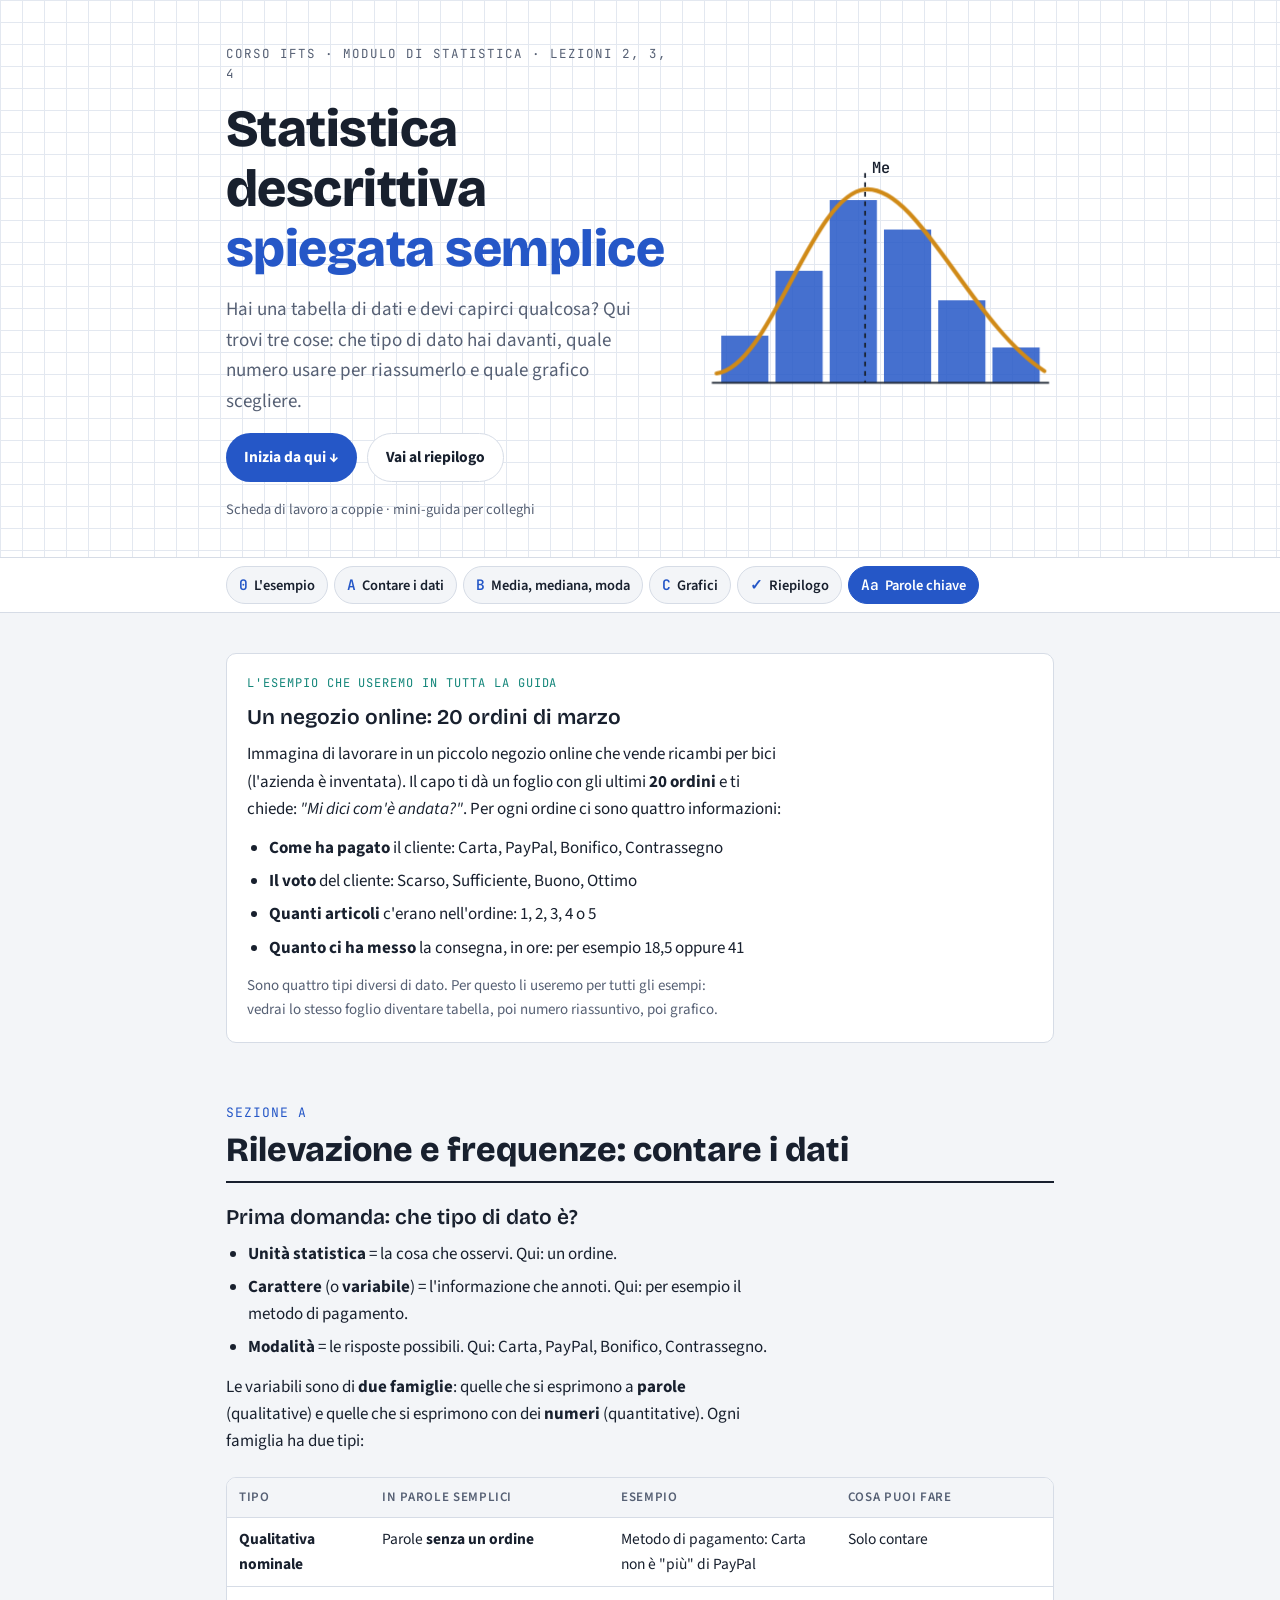
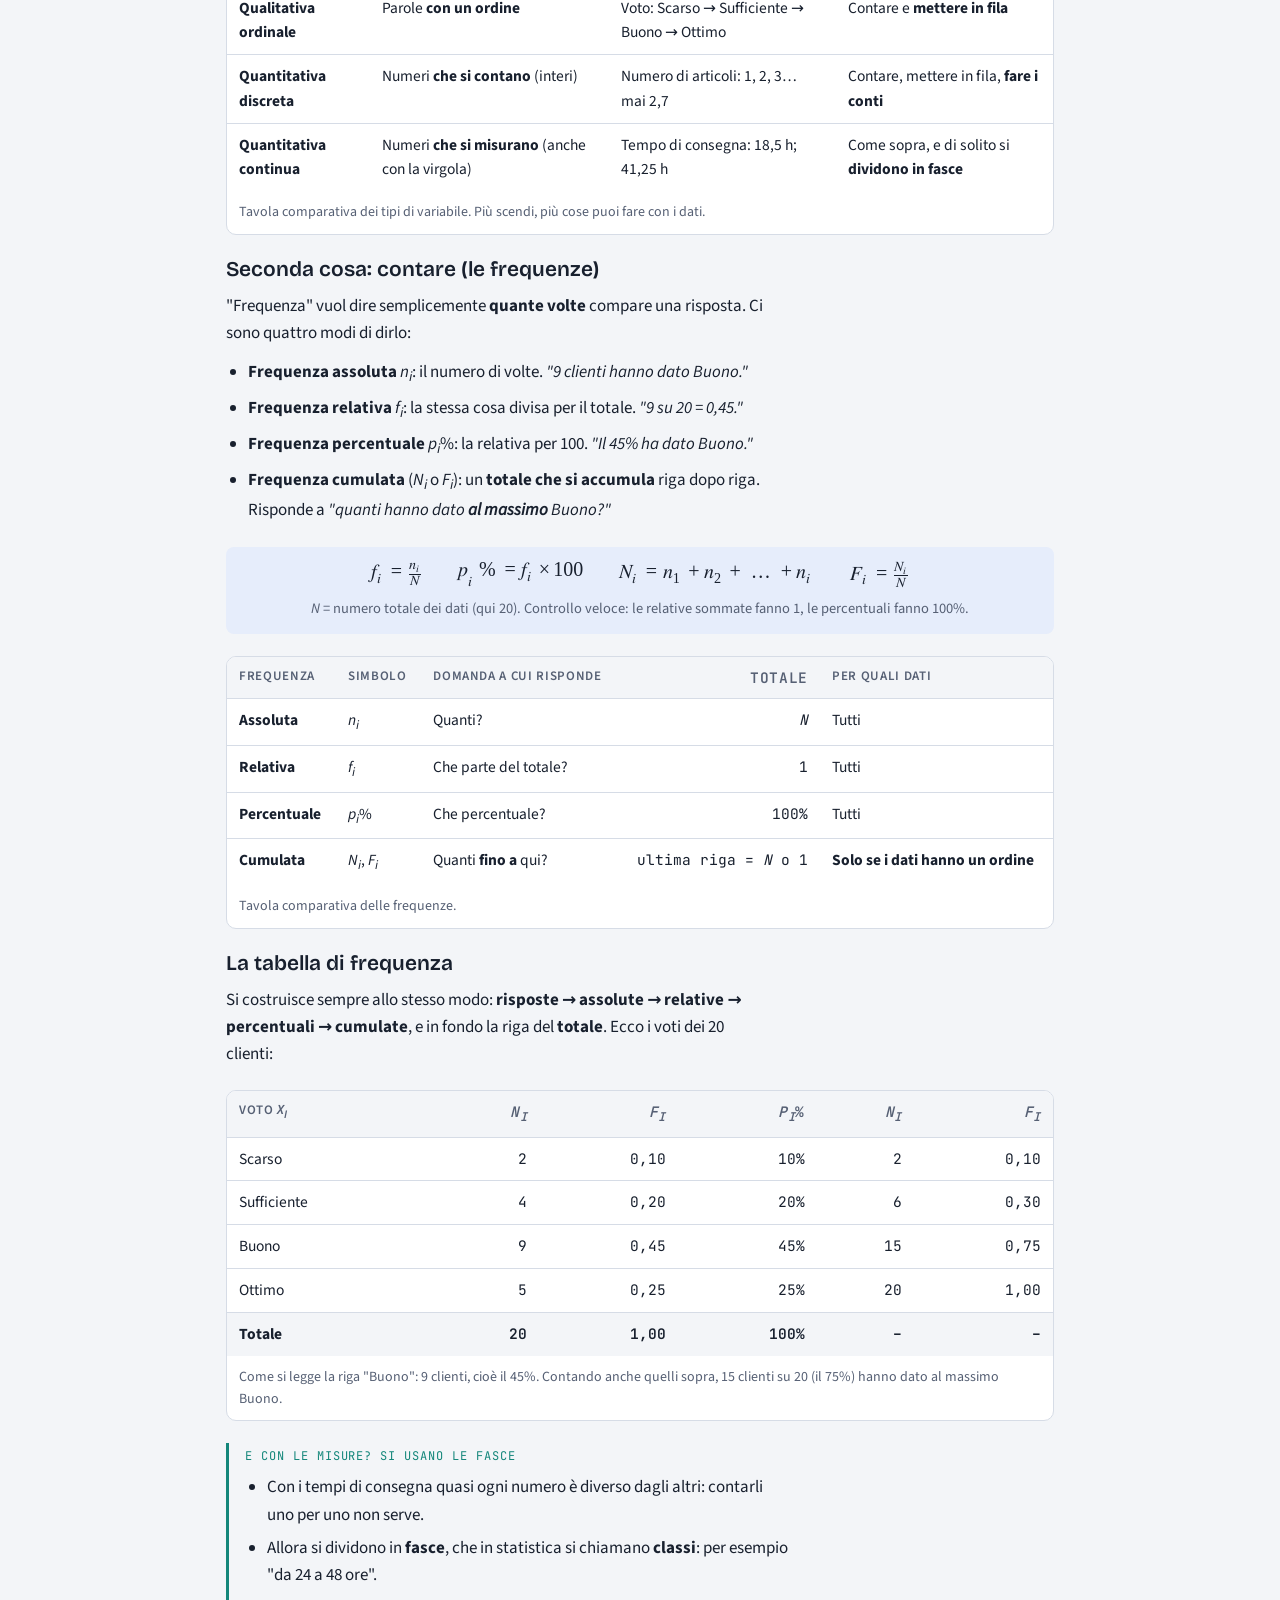
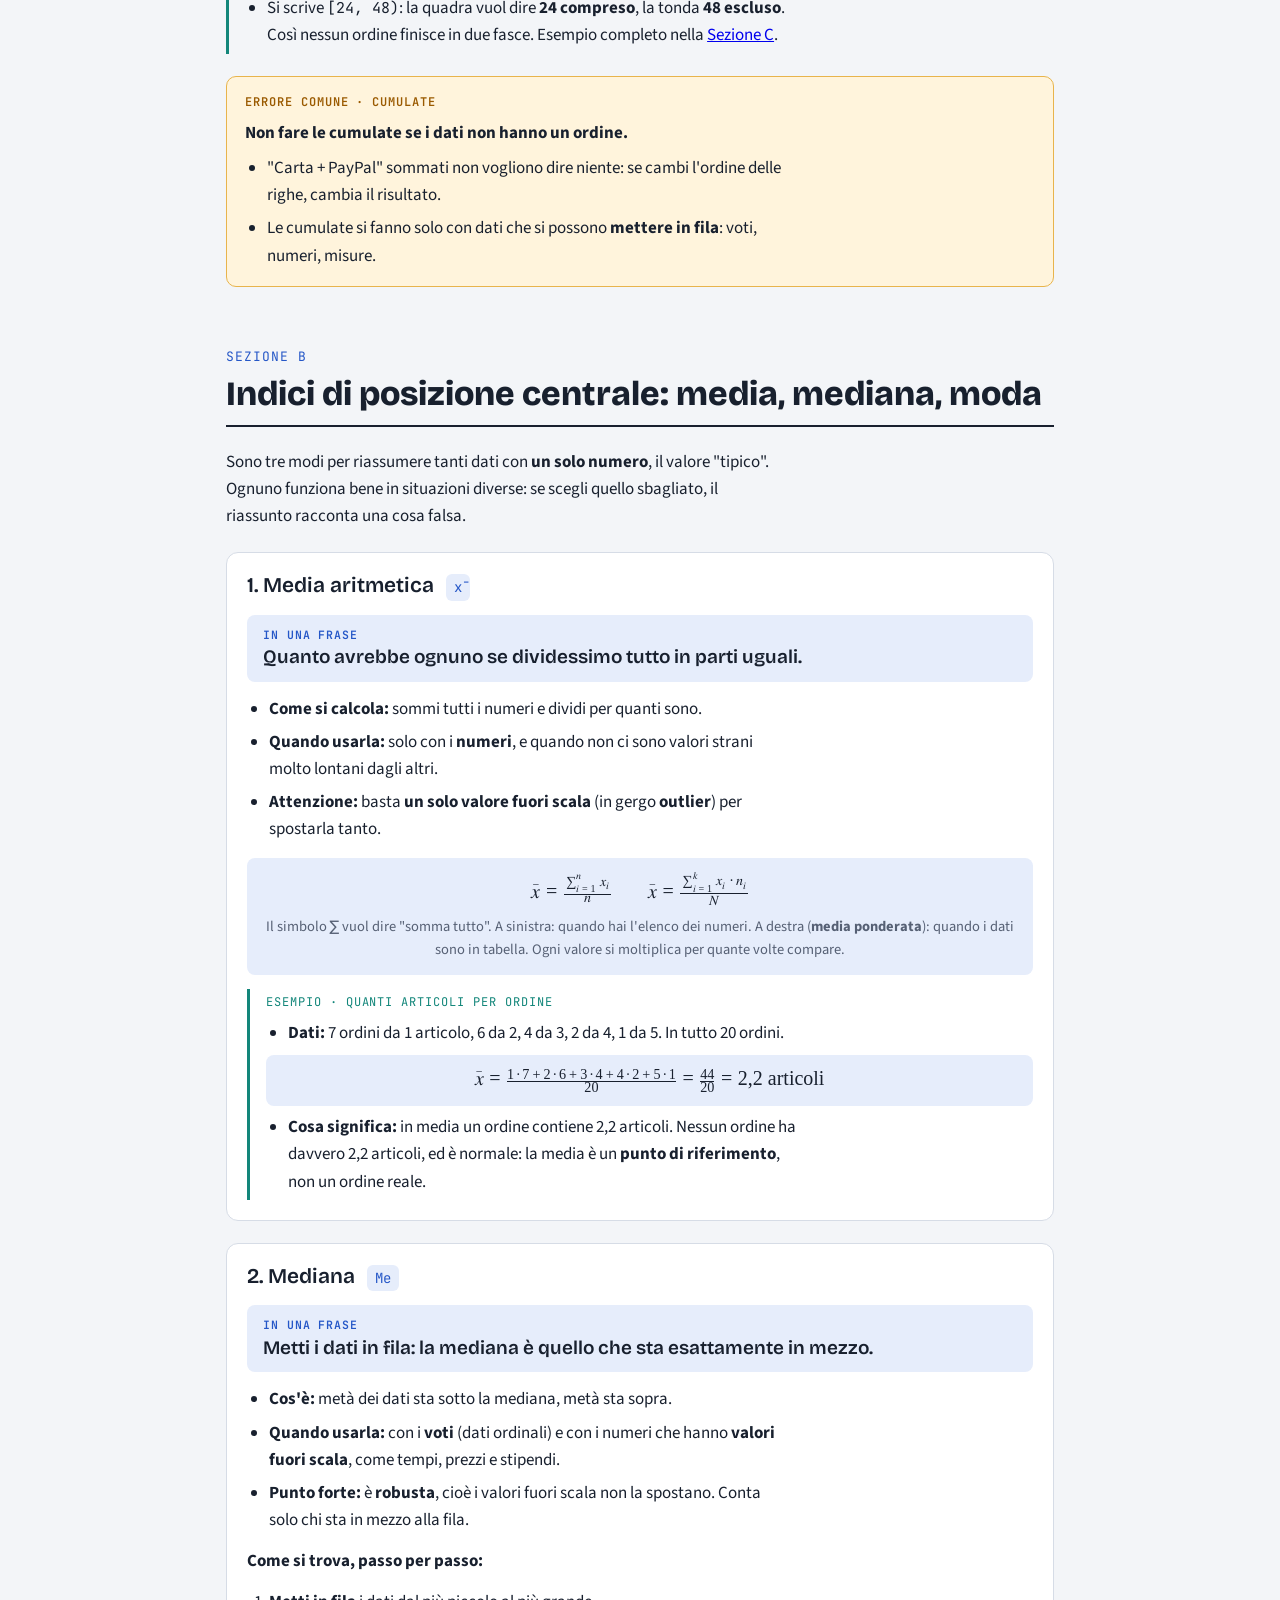
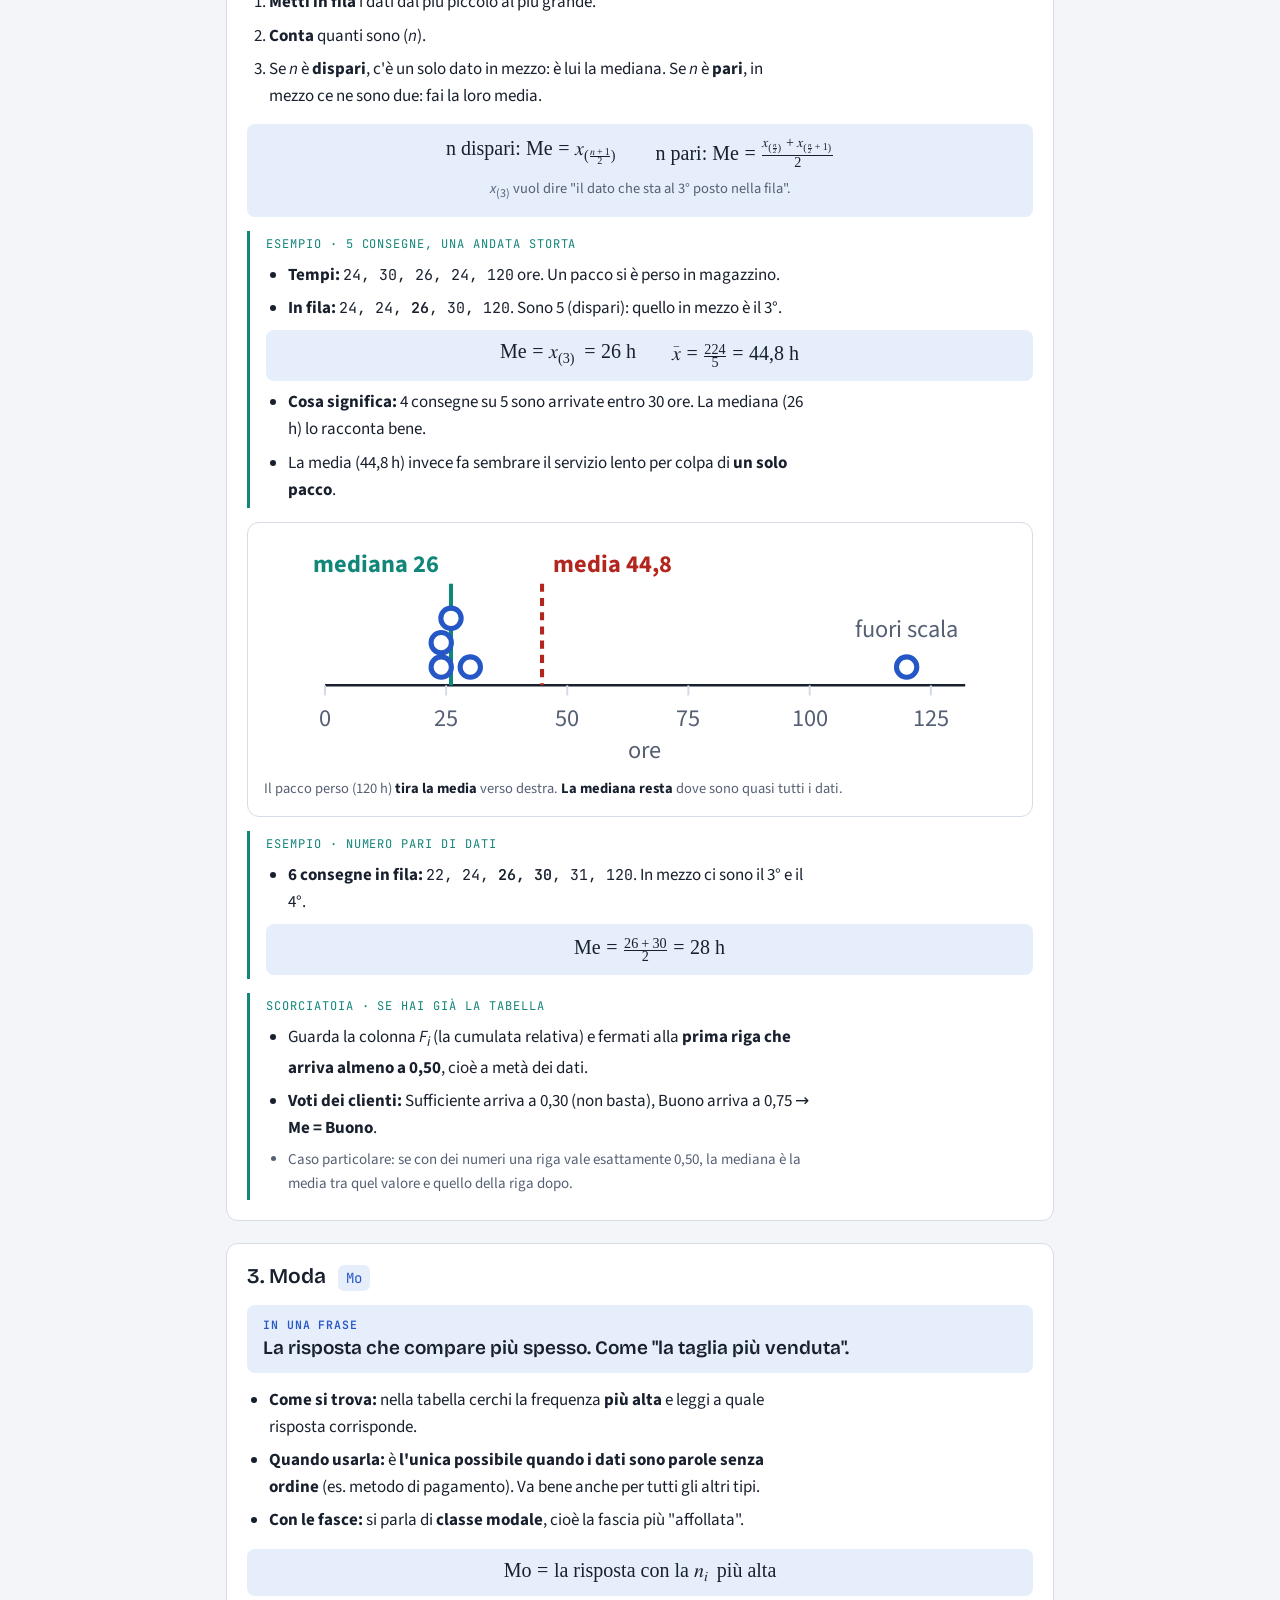
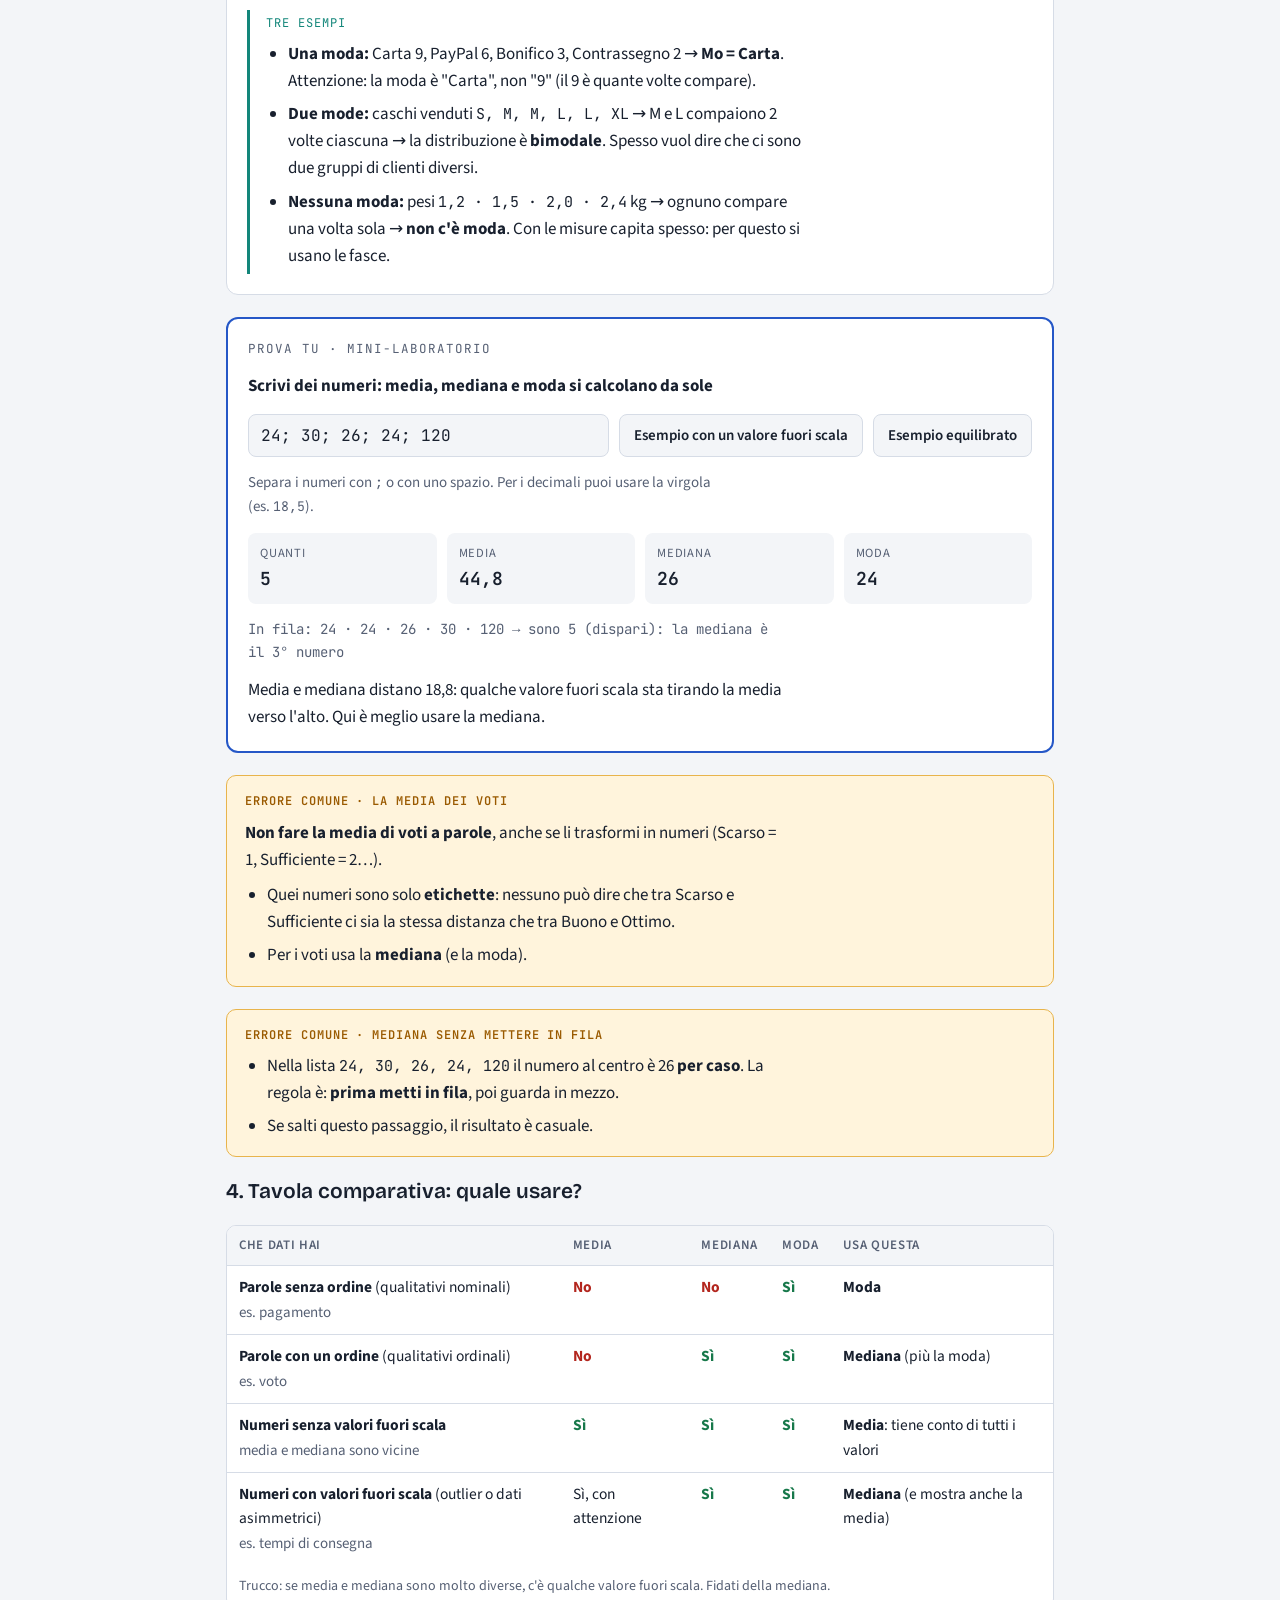
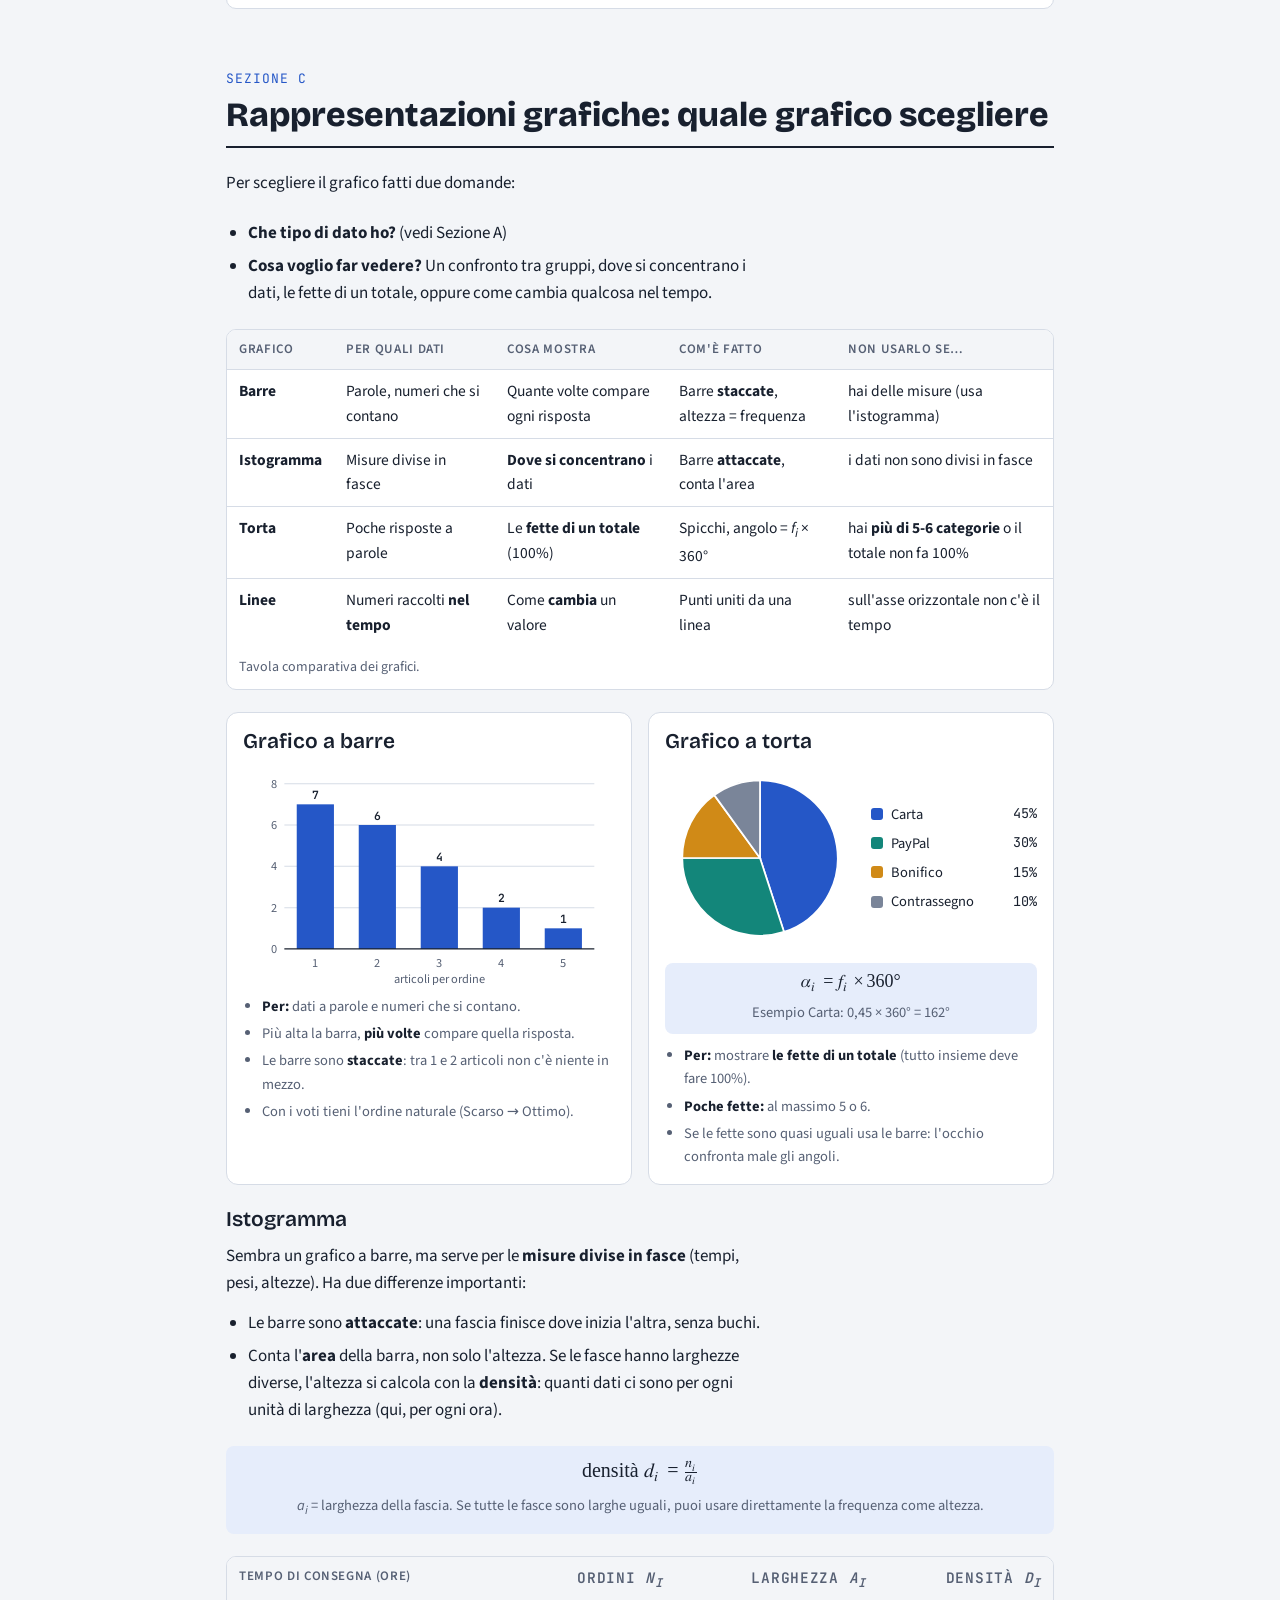
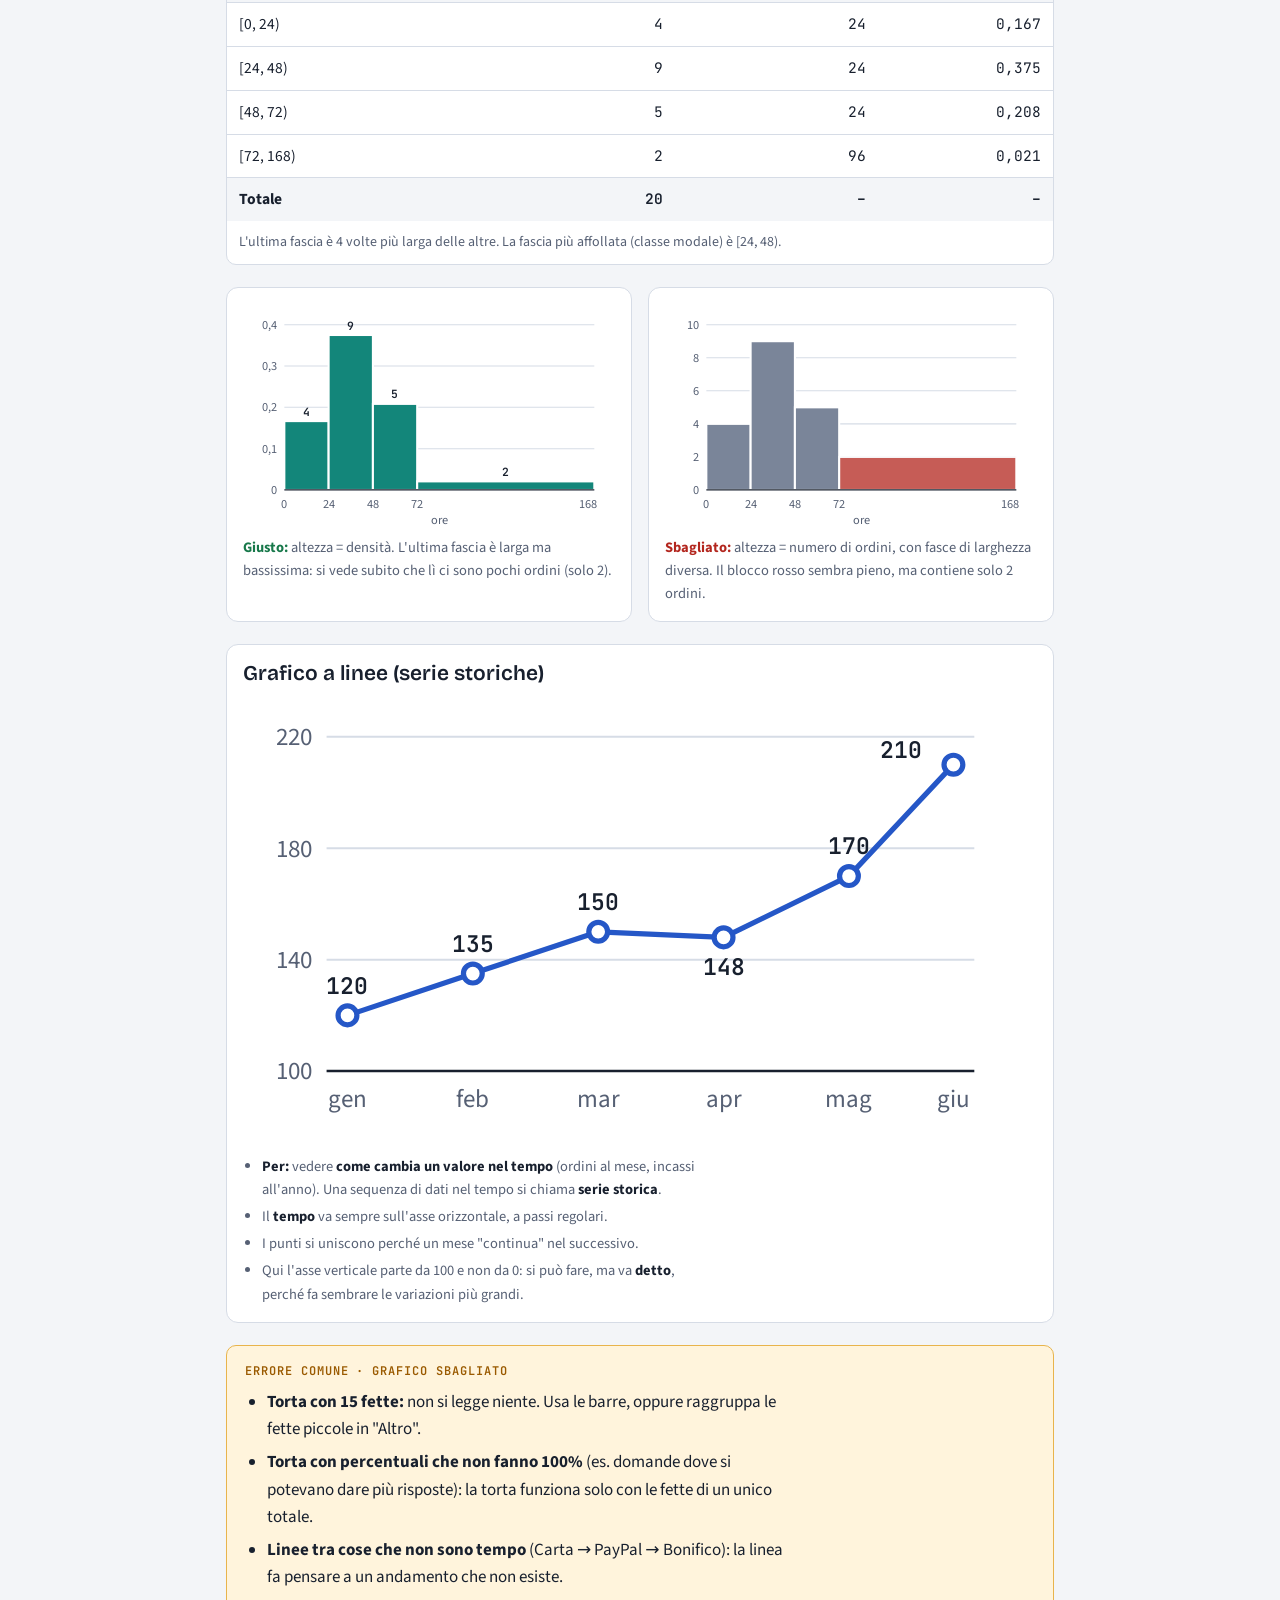
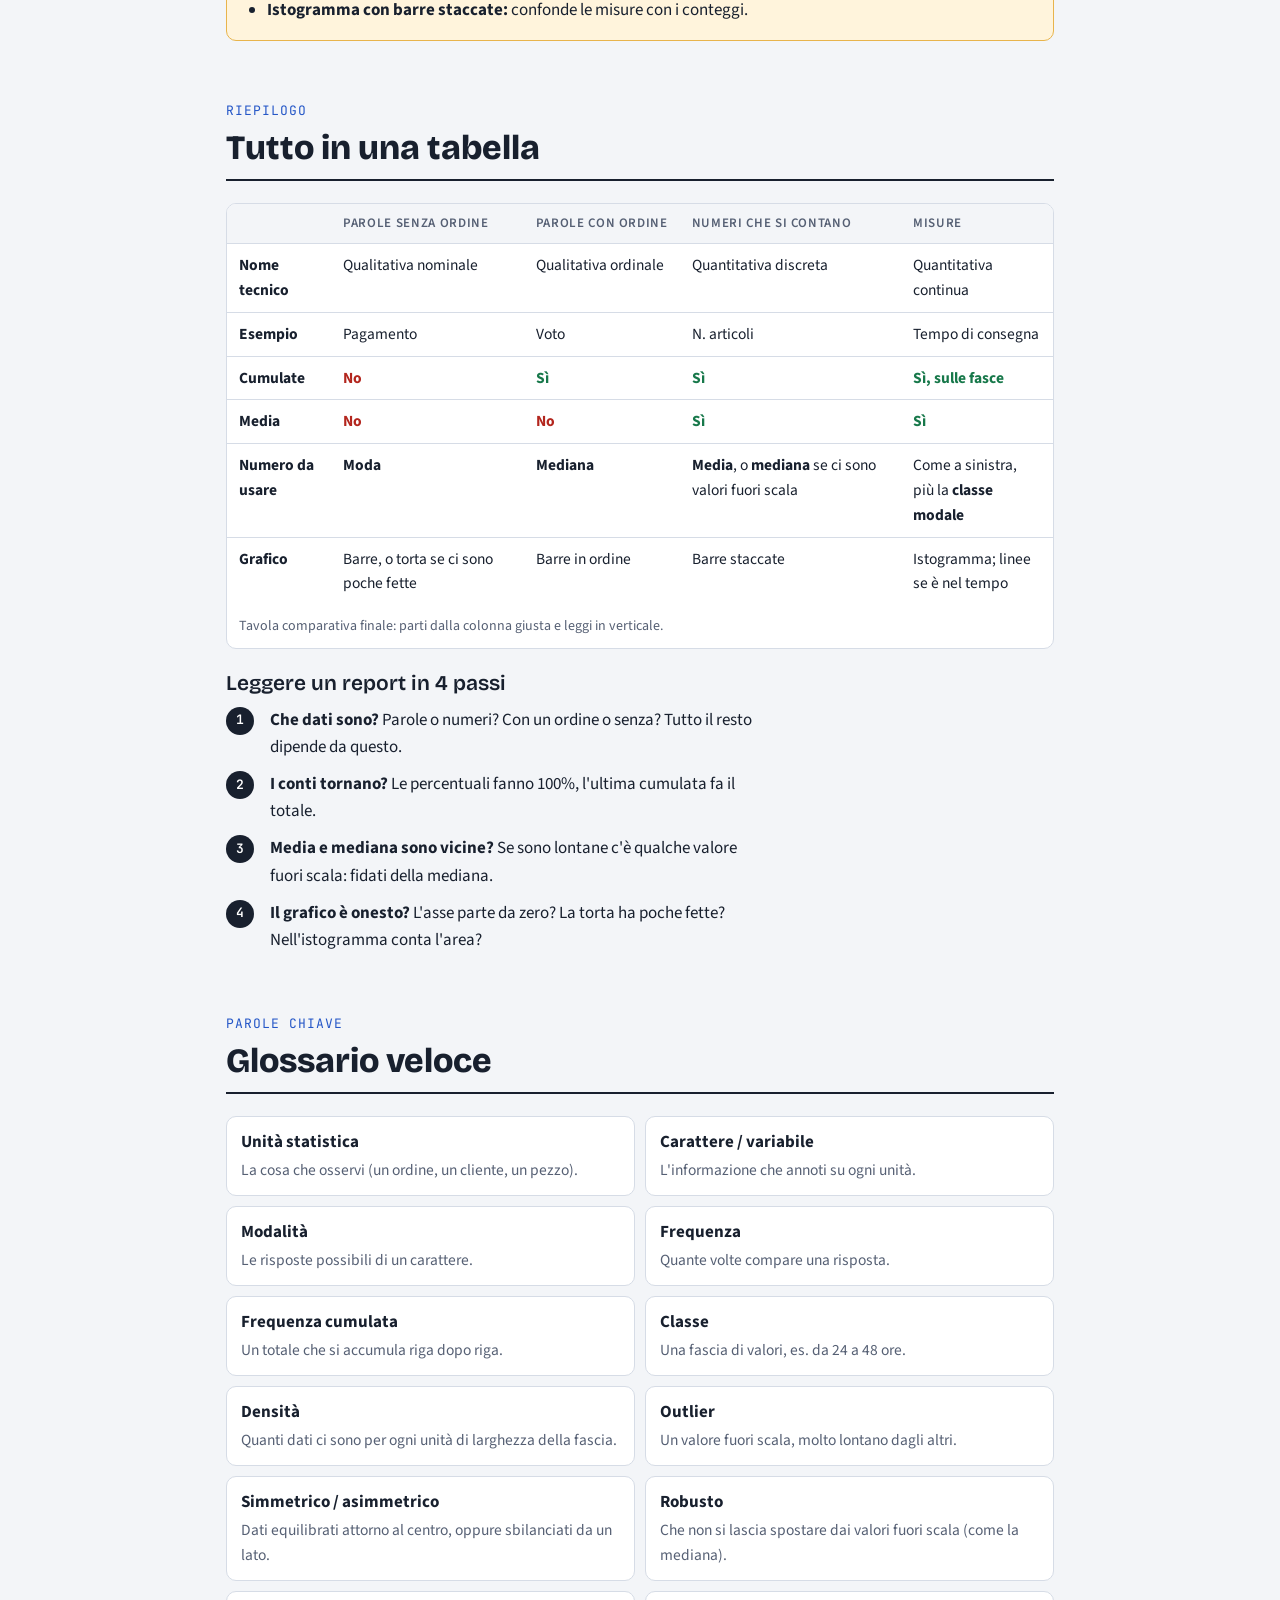
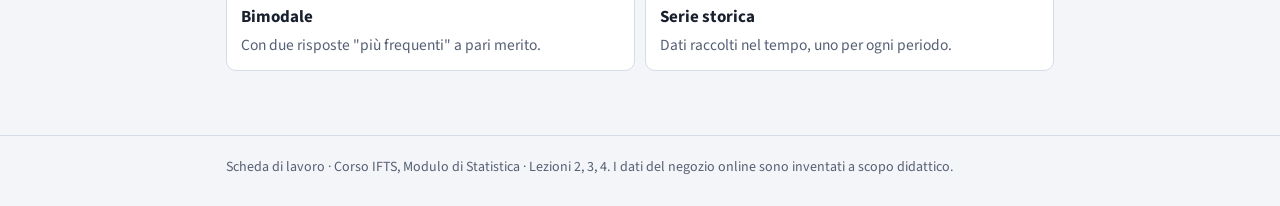
==== index.html @ 3ecfa3de "Pubblica il sito Statistica descrittiva spiegata semplice Co-Authored-By: Claude Opus 5.5 <noreply@a" ====
<!doctype html>
<html lang="it">
<head>
<meta charset="utf-8">
<meta name="viewport" content="width=device-width, initial-scale=1, viewport-fit=cover">
<meta name="description" content="Guida semplice alla statistica descrittiva con esempi pratici: tipi di variabili, frequenze, media, mediana, moda, grafici a barre, istogramma, torta e linee. Con mini-laboratorio interattivo.">
<link rel="canonical" href="https://mistik80.github.io/statistica-descrittiva/">
<meta property="og:url" content="https://mistik80.github.io/statistica-descrittiva/">
<meta name="robots" content="index, follow">
<meta property="og:type" content="website">
<meta property="og:title" content="Statistica descrittiva spiegata semplice">
<meta property="og:description" content="Frequenze, media, mediana, moda e grafici spiegati con un esempio pratico.">
<meta property="og:locale" content="it_IT">
<meta name="theme-color" content="#2557c7">
<link rel="icon" href="data:image/svg+xml,%3Csvg xmlns=%22http://www.w3.org/2000/svg%22 viewBox=%220 0 32 32%22%3E%3Crect width=%2232%22 height=%2232%22 rx=%226%22 fill=%22%232557c7%22/%3E%3Crect x=%226%22 y=%2216%22 width=%225%22 height=%2210%22 fill=%22white%22/%3E%3Crect x=%2213%22 y=%228%22 width=%225%22 height=%2218%22 fill=%22white%22/%3E%3Crect x=%2220%22 y=%2212%22 width=%225%22 height=%2214%22 fill=%22white%22/%3E%3C/svg%3E">
<title>Statistica descrittiva spiegata semplice: frequenze, media, mediana, moda e grafici</title>
<style>
/* Font incorporati: il file funziona anche senza internet */
@font-face {
  font-family: 'Bricolage Grotesque';
  font-style: normal;
  font-weight: 600;
  font-stretch: 100%;
  font-display: swap;
  src: url([data-uri]) format('woff2');
  unicode-range: U+0000-00FF, U+0131, U+0152-0153, U+02BB-02BC, U+02C6, U+02DA, U+02DC, U+0304, U+0308, U+0329, U+2000-206F, U+20AC, U+2122, U+2191, U+2193, U+2212, U+2215, U+FEFF, U+FFFD;
}
@font-face {
  font-family: 'Bricolage Grotesque';
  font-style: normal;
  font-weight: 800;
  font-stretch: 100%;
  font-display: swap;
  src: url([data-uri]) format('woff2');
  unicode-range: U+0000-00FF, U+0131, U+0152-0153, U+02BB-02BC, U+02C6, U+02DA, U+02DC, U+0304, U+0308, U+0329, U+2000-206F, U+20AC, U+2122, U+2191, U+2193, U+2212, U+2215, U+FEFF, U+FFFD;
}
@font-face {
  font-family: 'JetBrains Mono';
  font-style: normal;
  font-weight: 400;
  font-display: swap;
  src: url([data-uri]) format('woff2');
  unicode-range: U+0000-00FF, U+0131, U+0152-0153, U+02BB-02BC, U+02C6, U+02DA, U+02DC, U+0304, U+0308, U+0329, U+2000-206F, U+20AC, U+2122, U+2191, U+2193, U+2212, U+2215, U+FEFF, U+FFFD;
}
@font-face {
  font-family: 'JetBrains Mono';
  font-style: normal;
  font-weight: 600;
  font-display: swap;
  src: url([data-uri]) format('woff2');
  unicode-range: U+0000-00FF, U+0131, U+0152-0153, U+02BB-02BC, U+02C6, U+02DA, U+02DC, U+0304, U+0308, U+0329, U+2000-206F, U+20AC, U+2122, U+2191, U+2193, U+2212, U+2215, U+FEFF, U+FFFD;
}
@font-face {
  font-family: 'Source Sans 3';
  font-style: italic;
  font-weight: 400;
  font-display: swap;
  src: url([data-uri]) format('woff2');
  unicode-range: U+0000-00FF, U+0131, U+0152-0153, U+02BB-02BC, U+02C6, U+02DA, U+02DC, U+0304, U+0308, U+0329, U+2000-206F, U+20AC, U+2122, U+2191, U+2193, U+2212, U+2215, U+FEFF, U+FFFD;
}
@font-face {
  font-family: 'Source Sans 3';
  font-style: normal;
  font-weight: 400;
  font-display: swap;
  src: url([data-uri]) format('woff2');
  unicode-range: U+0000-00FF, U+0131, U+0152-0153, U+02BB-02BC, U+02C6, U+02DA, U+02DC, U+0304, U+0308, U+0329, U+2000-206F, U+20AC, U+2122, U+2191, U+2193, U+2212, U+2215, U+FEFF, U+FFFD;
}
@font-face {
  font-family: 'Source Sans 3';
  font-style: normal;
  font-weight: 600;
  font-display: swap;
  src: url([data-uri]) format('woff2');
  unicode-range: U+0000-00FF, U+0131, U+0152-0153, U+02BB-02BC, U+02C6, U+02DA, U+02DC, U+0304, U+0308, U+0329, U+2000-206F, U+20AC, U+2122, U+2191, U+2193, U+2212, U+2215, U+FEFF, U+FFFD;
}
@font-face {
  font-family: 'Source Sans 3';
  font-style: normal;
  font-weight: 700;
  font-display: swap;
  src: url([data-uri]) format('woff2');
  unicode-range: U+0000-00FF, U+0131, U+0152-0153, U+02BB-02BC, U+02C6, U+02DA, U+02DC, U+0304, U+0308, U+0329, U+2000-206F, U+20AC, U+2122, U+2191, U+2193, U+2212, U+2215, U+FEFF, U+FFFD;
}
</style>
<style>
/* Layout: una colonna di lettura stile "quaderno a quadretti", menu fisso per sezioni, grafici che si disegnano mentre scorri */
:root {
  --bg: #f3f5f8;
  --surface: #ffffff;
  --ink: #18202e;
  --muted: #566074;
  --line: #d6dce6;
  --grid: #e3e8f0;
  --accent: #2557c7;
  --accent-soft: #e6edfb;
  --c2: #13867a;
  --c3: #d08a17;
  --c4: #7a8599;
  --warn: #9a5a00;
  --warn-bg: #fff4dc;
  --warn-line: #e8b44c;
  --ok: #17784a;
  --bad: #b3261e;
  --shadow: rgba(20, 40, 90, .45);
  --font-display: "Bricolage Grotesque", "Segoe UI", system-ui, sans-serif;
  --font-body: "Source Sans 3", "Segoe UI", system-ui, sans-serif;
  --font-mono: "JetBrains Mono", Consolas, "Courier New", monospace;
}
@media (prefers-color-scheme: dark) {
  :root:not([data-theme="light"]) {
    --bg: #11151d; --surface: #181e29; --ink: #e6eaf2; --muted: #9aa4b6; --line: #2c3545; --grid: #1d2430;
    --accent: #7ea2ff; --accent-soft: #1e2a47; --c2: #3fc1b0; --c3: #f0b24a; --c4: #8f9ab0;
    --warn: #f3c56b; --warn-bg: #2a2214; --warn-line: #8a6420; --ok: #5fd39a; --bad: #ff8a80; --shadow: rgba(0, 0, 0, .7);
    color-scheme: dark;
  }
}
:root[data-theme="dark"] {
  --bg: #11151d; --surface: #181e29; --ink: #e6eaf2; --muted: #9aa4b6; --line: #2c3545; --grid: #1d2430;
  --accent: #7ea2ff; --accent-soft: #1e2a47; --c2: #3fc1b0; --c3: #f0b24a; --c4: #8f9ab0;
  --warn: #f3c56b; --warn-bg: #2a2214; --warn-line: #8a6420; --ok: #5fd39a; --bad: #ff8a80; --shadow: rgba(0, 0, 0, .7);
  color-scheme: dark;
}

* { box-sizing: border-box; }
html { scroll-behavior: smooth; scroll-padding-top: 64px; }
body { margin: 0; background: var(--bg); color: var(--ink); font-family: var(--font-body); font-size: 17px; line-height: 1.6; }
body::before { content: ""; position: fixed; inset: 0 0 auto; height: env(safe-area-inset-top, 0px); z-index: 10; background: var(--surface); }
.wrap { max-width: 860px; margin: 0 auto; padding-left: max(16px, env(safe-area-inset-left, 0px)); padding-right: max(16px, env(safe-area-inset-right, 0px)); }

.progress { position: fixed; top: env(safe-area-inset-top, 0px); left: 0; right: 0; height: 3px; z-index: 20; background: var(--accent); transform-origin: 0 50%; transform: scaleX(0); }

/* Testata */
header.hero {
  background-color: var(--surface);
  background-image: linear-gradient(var(--grid) 1px, transparent 1px), linear-gradient(90deg, var(--grid) 1px, transparent 1px);
  background-size: 22px 22px; border-bottom: 1px solid var(--line);
  animation: gridDrift 30s linear infinite;
}
.hero-grid { padding-block: 44px 36px; display: grid; grid-template-columns: minmax(0, 1.25fr) minmax(0, 1fr); gap: 32px; align-items: center; }
.hero-text { display: grid; gap: 16px; min-width: 0; }
.hero-text > * { animation: up .7s cubic-bezier(.2,.8,.2,1) both; }
.hero-text > *:nth-child(2) { animation-delay: .1s; } .hero-text > *:nth-child(3) { animation-delay: .2s; }
.hero-text > *:nth-child(4) { animation-delay: .3s; } .hero-text > *:nth-child(5) { animation-delay: .4s; }
.eyebrow { font-family: var(--font-mono); font-size: 12.5px; letter-spacing: .08em; text-transform: uppercase; color: var(--muted); }
h1, h2, h3 { font-family: var(--font-display); text-wrap: balance; line-height: 1.15; margin: 0; }
h1 { font-size: clamp(34px, 6vw, 52px); font-weight: 800; letter-spacing: -.01em; }
h1 .x { color: var(--accent); }
.lead { font-size: 19px; color: var(--muted); max-width: 52ch; margin: 0; }
.meta { font-size: 14.5px; color: var(--muted); }
.btns { display: flex; flex-wrap: wrap; gap: 10px; }
.btn { display: inline-flex; align-items: center; text-decoration: none; font-weight: 700; font-size: 15.5px; padding: 11px 18px; border-radius: 999px; transition: transform .2s, box-shadow .2s; }
.btn-main { background: var(--accent); color: var(--surface); }
.btn-ghost { border: 1px solid var(--line); color: var(--ink); background: var(--surface); }
.btn:hover { transform: translateY(-2px); box-shadow: 0 6px 18px -8px var(--accent); }
.hero-art svg { width: 100%; height: auto; display: block; max-width: 360px; margin-left: auto; }
.hero-art .hb { fill: var(--accent); opacity: .85; transform-box: fill-box; transform-origin: 50% 100%; animation: grow .9s cubic-bezier(.2,.8,.2,1) both; }
.hero-art .hb:nth-child(2) { animation-delay: .08s; } .hero-art .hb:nth-child(3) { animation-delay: .16s; }
.hero-art .hb:nth-child(4) { animation-delay: .24s; } .hero-art .hb:nth-child(5) { animation-delay: .32s; } .hero-art .hb:nth-child(6) { animation-delay: .4s; }
.hero-art .curve { fill: none; stroke: var(--c3); stroke-width: 3.5; stroke-linecap: round; stroke-dasharray: 520; stroke-dashoffset: 520; animation: draw 1.4s .7s ease-out forwards; }
.hero-art .mline { stroke: var(--ink); stroke-width: 1.5; stroke-dasharray: 4 4; opacity: 0; animation: fade .5s 1.8s forwards; }
.hero-art .mlab { fill: var(--ink); font: 600 13px var(--font-mono); opacity: 0; animation: fade .5s 1.9s forwards; }
.hero-art .base { stroke: var(--ink); stroke-width: 1.5; }

/* Menu */
nav.toc { position: sticky; top: env(safe-area-inset-top, 0px); z-index: 5; background: var(--surface); border-bottom: 1px solid var(--line); }
nav.toc .wrap { display: flex; gap: 6px; overflow-x: auto; padding-block: 8px; scrollbar-width: none; }
nav.toc a { flex: none; text-decoration: none; color: var(--ink); font-size: 14.5px; font-weight: 600; padding: 6px 12px; border-radius: 999px; border: 1px solid var(--line); background: var(--bg); transition: background .25s, color .25s, border-color .25s; }
nav.toc a span { font-family: var(--font-mono); color: var(--accent); margin-right: 6px; }
nav.toc a:hover { border-color: var(--accent); }
nav.toc a[aria-current="true"] { background: var(--accent); border-color: var(--accent); color: var(--surface); }
nav.toc a[aria-current="true"] span { color: var(--surface); }
a:focus-visible, input:focus-visible, button:focus-visible { outline: 3px solid var(--accent); outline-offset: 2px; }

main { display: grid; gap: 60px; padding-block: 40px 64px; }
section { display: grid; gap: 22px; min-width: 0; }
.sec-head { display: grid; gap: 6px; padding-bottom: 12px; border-bottom: 2px solid var(--ink); }
.sec-head .letter { font-family: var(--font-mono); font-size: 13px; color: var(--accent); letter-spacing: .08em; text-transform: uppercase; }
h2 { font-size: clamp(26px, 4.4vw, 34px); font-weight: 800; }
h3 { font-size: 21px; font-weight: 600; }
p { margin: 0; max-width: 68ch; }
ul, ol { margin: 0; padding-left: 1.3em; display: grid; gap: 6px; max-width: 68ch; }
strong { font-weight: 700; }
.block { display: grid; gap: 12px; min-width: 0; }
.muted { color: var(--muted); }
.small { font-size: 15px; }
.mono { font-family: var(--font-mono); font-size: .88em; }

.case { background: var(--surface); border: 1px solid var(--line); border-radius: 10px; padding: 20px; display: grid; gap: 12px; }
.case .tag { font-family: var(--font-mono); font-size: 12px; text-transform: uppercase; letter-spacing: .08em; color: var(--c2); }

/* "In una frase" */
.oneline { font-family: var(--font-display); font-size: 19px; font-weight: 600; line-height: 1.35; padding: 12px 16px; border-radius: 8px; background: var(--accent-soft); color: var(--ink); }
.oneline::before { content: "In una frase  "; font-family: var(--font-mono); font-size: 11.5px; letter-spacing: .08em; text-transform: uppercase; color: var(--accent); display: block; margin-bottom: 2px; }

.formula { background: var(--accent-soft); border-radius: 8px; padding: 14px 18px; display: flex; flex-wrap: wrap; align-items: center; justify-content: center; gap: 10px 36px; font-size: 20px; overflow-x: auto; }
.formula .cap { flex-basis: 100%; text-align: center; font-size: 14.5px; color: var(--muted); font-family: var(--font-body); }

.ex { border-left: 3px solid var(--c2); padding: 4px 0 4px 16px; display: grid; gap: 8px; }
.ex .lbl { font-family: var(--font-mono); font-size: 12px; text-transform: uppercase; letter-spacing: .08em; color: var(--c2); }

.warn { background: var(--warn-bg); border: 1px solid var(--warn-line); border-radius: 10px; padding: 16px 18px; display: grid; gap: 8px; }
.warn .lbl { font-family: var(--font-mono); font-size: 12px; text-transform: uppercase; letter-spacing: .08em; color: var(--warn); font-weight: 600; }

.tbl { overflow-x: auto; border: 1px solid var(--line); border-radius: 10px; background: var(--surface); }
table { border-collapse: collapse; width: 100%; font-size: 15.5px; }
th, td { padding: 9px 12px; text-align: left; border-bottom: 1px solid var(--line); vertical-align: top; transition: background .2s; }
thead th { font-size: 13px; text-transform: uppercase; letter-spacing: .05em; color: var(--muted); background: var(--bg); font-weight: 600; white-space: nowrap; }
td.n, th.n { text-align: right; font-family: var(--font-mono); font-variant-numeric: tabular-nums; font-size: 14.5px; white-space: nowrap; }
tbody tr:last-child td { border-bottom: none; }
tbody tr:hover td { background: var(--accent-soft); }
tr.tot td { font-weight: 700; background: var(--bg); }
.tbl caption { caption-side: bottom; text-align: left; padding: 10px 12px; font-size: 14px; color: var(--muted); }
.yes { color: var(--ok); font-weight: 700; }
.no { color: var(--bad); font-weight: 700; }

.idx { background: var(--surface); border: 1px solid var(--line); border-radius: 12px; padding: 20px; display: grid; gap: 14px; min-width: 0; transition: transform .25s, box-shadow .25s; }
.idx:hover, figure:hover { transform: translateY(-3px); box-shadow: 0 14px 30px -18px var(--shadow); }
.idx-head { display: flex; align-items: baseline; gap: 12px; flex-wrap: wrap; }
.idx-head .sym { font-family: var(--font-mono); font-size: 14px; color: var(--accent); background: var(--accent-soft); padding: 2px 8px; border-radius: 6px; }

.charts { display: grid; grid-template-columns: repeat(2, minmax(0, 1fr)); gap: 16px; }
figure { margin: 0; background: var(--surface); border: 1px solid var(--line); border-radius: 12px; padding: 16px; display: grid; gap: 10px; min-width: 0; align-content: start; transition: transform .25s, box-shadow .25s; }
figure svg { width: 100%; height: auto; display: block; }
figcaption { font-size: 14.5px; color: var(--muted); }
figcaption ul { gap: 4px; }
figcaption b { color: var(--ink); }
figure .formula { font-size: 18px; padding: 10px 14px; }
svg text { font-family: var(--font-body); fill: var(--muted); font-size: 12px; }
svg .val { fill: var(--ink); font-weight: 600; font-family: var(--font-mono); font-size: 11px; }
svg .axis { stroke: var(--ink); stroke-width: 1.2; }
svg .gl { stroke: var(--line); stroke-width: 1; }
svg .b1 { fill: var(--accent); } svg .b2 { fill: var(--c2); } svg .b3 { fill: var(--c3); } svg .b4 { fill: var(--c4); }
svg .badbar { fill: var(--bad); opacity: .75; }
svg .pt { fill: var(--surface); stroke: var(--accent); stroke-width: 2.5; }
svg .ln { fill: none; stroke: var(--accent); stroke-width: 2.5; stroke-linejoin: round; }
svg .meanl { stroke: var(--bad); stroke-width: 2; stroke-dasharray: 4 3; }
svg .medl { stroke: var(--c2); stroke-width: 2; }
svg .t-mean { fill: var(--bad); font-weight: 700; }
svg .t-med { fill: var(--c2); font-weight: 700; }
svg .slice { stroke: var(--surface); stroke-width: 2; }
.legend { display: grid; gap: 6px; font-size: 14.5px; }
.legend div { display: flex; align-items: center; gap: 8px; }
.legend i { width: 12px; height: 12px; border-radius: 3px; flex: none; }
.legend .n { margin-left: auto; font-family: var(--font-mono); font-variant-numeric: tabular-nums; font-size: 13.5px; }
.pie { display: grid; grid-template-columns: minmax(0, 190px) minmax(0, 1fr); gap: 16px; align-items: center; }

.lab { background: var(--surface); border: 2px solid var(--accent); border-radius: 12px; padding: 20px; display: grid; gap: 14px; }
.lab label { font-weight: 700; }
.lab .row { display: flex; gap: 10px; flex-wrap: wrap; }
.lab input { flex: 1 1 260px; min-width: 0; font: 16px var(--font-mono); padding: 10px 12px; border: 1px solid var(--line); border-radius: 8px; background: var(--bg); color: var(--ink); }
.lab button { font: 600 15px var(--font-body); padding: 10px 14px; border-radius: 8px; cursor: pointer; border: 1px solid var(--line); background: var(--bg); color: var(--ink); }
.lab button:hover { border-color: var(--accent); }
.out { display: grid; grid-template-columns: repeat(4, minmax(0, 1fr)); gap: 10px; }
.out div { background: var(--bg); border-radius: 8px; padding: 10px 12px; display: grid; gap: 2px; min-width: 0; }
.out span { font-size: 12.5px; color: var(--muted); text-transform: uppercase; letter-spacing: .06em; }
.out b { font-family: var(--font-mono); font-size: 18px; font-variant-numeric: tabular-nums; overflow-wrap: anywhere; display: inline-block; }
.out div.flash b { animation: flash .6s ease-out; }
#lab-sorted { font-family: var(--font-mono); font-size: 14px; overflow-wrap: anywhere; }
#lab-msg.err { color: var(--bad); }

.steps { counter-reset: s; list-style: none; padding: 0; display: grid; gap: 10px; }
.steps li { counter-increment: s; display: grid; grid-template-columns: 32px minmax(0, 1fr); gap: 12px; align-items: start; }
.steps li::before { content: counter(s); font-family: var(--font-mono); font-weight: 600; width: 28px; height: 28px; border-radius: 50%; background: var(--ink); color: var(--surface); display: grid; place-items: center; font-size: 13px; }

.gloss { display: grid; grid-template-columns: repeat(2, minmax(0, 1fr)); gap: 10px; margin: 0; }
.gloss div { background: var(--surface); border: 1px solid var(--line); border-radius: 10px; padding: 12px 14px; min-width: 0; }
.gloss dt { font-weight: 700; }
.gloss dd { margin: 2px 0 0; font-size: 15.5px; color: var(--muted); }

.totop { position: fixed; right: calc(18px + env(safe-area-inset-right, 0px)); bottom: calc(18px + env(safe-area-inset-bottom, 0px)); z-index: 15; width: 46px; height: 46px; border-radius: 50%; border: none; cursor: pointer; background: var(--ink); color: var(--surface); font-size: 20px; display: grid; place-items: center; opacity: 0; transform: translateY(16px); pointer-events: none; transition: opacity .3s, transform .3s; }
.totop.show { opacity: 1; transform: none; pointer-events: auto; }
.totop:hover { background: var(--accent); }

footer { border-top: 1px solid var(--line); color: var(--muted); font-size: 14px; }
footer .wrap { padding-block: 20px 28px; }

/* Comparsa allo scorrimento (solo con JavaScript attivo: senza, tutto resta visibile) */
html.js .rv { opacity: 0; transform: translateY(22px); transition: opacity .7s cubic-bezier(.2,.8,.2,1), transform .7s cubic-bezier(.2,.8,.2,1); }
html.js .warn.rv { transform: translateX(-22px); }
html.js .rv.in { opacity: 1; transform: none; }
html.js figure svg rect[class^="b"] { transform-box: fill-box; transform-origin: 50% 100%; transform: scaleY(0); transition: transform .8s cubic-bezier(.2,.8,.2,1); }
html.js figure.in svg rect[class^="b"] { transform: scaleY(1); }
html.js figure svg rect:nth-of-type(2) { transition-delay: .08s; } html.js figure svg rect:nth-of-type(3) { transition-delay: .16s; }
html.js figure svg rect:nth-of-type(4) { transition-delay: .24s; } html.js figure svg rect:nth-of-type(5) { transition-delay: .32s; }
html.js figure .ln { stroke-dasharray: 600; stroke-dashoffset: 600; transition: stroke-dashoffset 1.6s ease-out .2s; }
html.js figure.in .ln { stroke-dashoffset: 0; }
html.js figure .pt { transform-box: fill-box; transform-origin: center; transform: scale(0); transition: transform .4s cubic-bezier(.3,1.6,.5,1); }
html.js figure.in .pt { transform: scale(1); }
html.js figure.in .pt:nth-of-type(2) { transition-delay: .2s; } html.js figure.in .pt:nth-of-type(3) { transition-delay: .4s; }
html.js figure.in .pt:nth-of-type(4) { transition-delay: .6s; } html.js figure.in .pt:nth-of-type(5) { transition-delay: .8s; } html.js figure.in .pt:nth-of-type(6) { transition-delay: 1s; }
html.js figure .val, html.js figure .t-mean, html.js figure .t-med { opacity: 0; transition: opacity .5s .9s; }
html.js figure.in .val, html.js figure.in .t-mean, html.js figure.in .t-med { opacity: 1; }
html.js figure .meanl, html.js figure .medl { transform-box: fill-box; transform-origin: 50% 100%; transform: scaleY(0); transition: transform .6s .6s ease-out; }
html.js figure.in .meanl, html.js figure.in .medl { transform: scaleY(1); }
html.js .pie svg { transform: rotate(-120deg) scale(.6); opacity: 0; transition: transform 1.1s cubic-bezier(.2,.8,.2,1), opacity .6s; }
html.js figure.in .pie svg { transform: none; opacity: 1; }
html.js .tbl.rv tbody tr { opacity: 0; transform: translateY(8px); transition: opacity .4s, transform .4s; }
html.js .tbl.rv.in tbody tr { opacity: 1; transform: none; }
html.js .tbl.rv.in tbody tr:nth-child(2) { transition-delay: .08s; } html.js .tbl.rv.in tbody tr:nth-child(3) { transition-delay: .16s; }
html.js .tbl.rv.in tbody tr:nth-child(4) { transition-delay: .24s; } html.js .tbl.rv.in tbody tr:nth-child(5) { transition-delay: .32s; }
html.js .tbl.rv.in tbody tr:nth-child(6) { transition-delay: .4s; }

@keyframes up { from { opacity: 0; transform: translateY(18px); } to { opacity: 1; transform: none; } }
@keyframes grow { from { transform: scaleY(0); } to { transform: scaleY(1); } }
@keyframes draw { to { stroke-dashoffset: 0; } }
@keyframes fade { to { opacity: 1; } }
@keyframes flash { 0% { color: var(--accent); transform: scale(1.12); } 100% { transform: none; } }
@keyframes gridDrift { from { background-position: 0 0, 0 0; } to { background-position: 0 220px, 220px 0; } }

@media (max-width: 760px) {
  .hero-grid { grid-template-columns: minmax(0, 1fr); }
  .hero-art svg { margin: 0 auto; max-width: 280px; }
}
@media (max-width: 640px) {
  body { font-size: 16px; }
  .charts, .gloss { grid-template-columns: minmax(0, 1fr); }
  .out { grid-template-columns: repeat(2, minmax(0, 1fr)); }
  .pie { grid-template-columns: minmax(0, 1fr); justify-items: center; }
  .pie svg { max-width: 200px; }
  .pie .legend { width: 100%; }
  .formula { font-size: 18px; }
}
@media (prefers-reduced-motion: reduce) {
  html { scroll-behavior: auto; }
  *, *::before, *::after { animation: none !important; transition: none !important; }
  html.js .rv, html.js .rv *, html.js .pie svg { opacity: 1 !important; transform: none !important; stroke-dashoffset: 0 !important; }
  .hero-art .curve { stroke-dashoffset: 0; } .hero-art .mline, .hero-art .mlab { opacity: 1; }
}
@media print {
  nav.toc, .lab, .totop, .progress { display: none; }
  html.js .rv, html.js .rv * { opacity: 1 !important; transform: none !important; }
}
</style>
<script>document.documentElement.classList.add('js');</script>
</head>
<body>
<div class="progress" id="progress" aria-hidden="true"></div>

<header class="hero">
  <div class="wrap hero-grid">
    <div class="hero-text">
      <div class="eyebrow">Corso IFTS · Modulo di Statistica · Lezioni 2, 3, 4</div>
      <h1>Statistica descrittiva<br><span class="x">spiegata semplice</span></h1>
      <p class="lead">Hai una tabella di dati e devi capirci qualcosa? Qui trovi tre cose: che tipo di dato hai davanti, quale numero usare per riassumerlo e quale grafico scegliere.</p>
      <div class="btns">
        <a class="btn btn-main" href="#caso">Inizia da qui ↓</a>
        <a class="btn btn-ghost" href="#riepilogo">Vai al riepilogo</a>
      </div>
      <div class="meta">Scheda di lavoro a coppie · mini-guida per colleghi</div>
    </div>
    <div class="hero-art" aria-hidden="true">
      <svg viewBox="0 0 300 230">
        <g>
          <rect class="hb" x="18" y="160" width="40" height="40"/>
          <rect class="hb" x="64" y="105" width="40" height="95"/>
          <rect class="hb" x="110" y="45" width="40" height="155"/>
          <rect class="hb" x="156" y="70" width="40" height="130"/>
          <rect class="hb" x="202" y="130" width="40" height="70"/>
          <rect class="hb" x="248" y="170" width="40" height="30"/>
        </g>
        <line class="base" x1="10" y1="200" x2="296" y2="200"/>
        <path class="curve" d="M14,192 C60,186 95,40 140,36 S230,150 292,190"/>
        <line class="mline" x1="140" y1="22" x2="140" y2="200"/>
        <text class="mlab" x="146" y="22">Me</text>
      </svg>
    </div>
  </div>
</header>

<nav class="toc" aria-label="Sezioni">
  <div class="wrap">
    <a href="#caso"><span>0</span>L'esempio</a>
    <a href="#sezione-a"><span>A</span>Contare i dati</a>
    <a href="#sezione-b"><span>B</span>Media, mediana, moda</a>
    <a href="#sezione-c"><span>C</span>Grafici</a>
    <a href="#riepilogo"><span>✓</span>Riepilogo</a>
    <a href="#glossario"><span>Aa</span>Parole chiave</a>
  </div>
</nav>

<main class="wrap">

<!-- ============ CASO ============ -->
<section id="caso">
  <div class="case">
    <div class="tag">L'esempio che useremo in tutta la guida</div>
    <h3>Un negozio online: 20 ordini di marzo</h3>
    <p>Immagina di lavorare in un piccolo negozio online che vende ricambi per bici (l'azienda è inventata). Il capo ti dà un foglio con gli ultimi <strong>20 ordini</strong> e ti chiede: <em>"Mi dici com'è andata?"</em>. Per ogni ordine ci sono quattro informazioni:</p>
    <ul>
      <li><strong>Come ha pagato</strong> il cliente: Carta, PayPal, Bonifico, Contrassegno</li>
      <li><strong>Il voto</strong> del cliente: Scarso, Sufficiente, Buono, Ottimo</li>
      <li><strong>Quanti articoli</strong> c'erano nell'ordine: 1, 2, 3, 4 o 5</li>
      <li><strong>Quanto ci ha messo</strong> la consegna, in ore: per esempio 18,5 oppure 41</li>
    </ul>
    <p class="small muted">Sono quattro tipi diversi di dato. Per questo li useremo per tutti gli esempi: vedrai lo stesso foglio diventare tabella, poi numero riassuntivo, poi grafico.</p>
  </div>
</section>

<!-- ============ SEZIONE A ============ -->
<section id="sezione-a">
  <div class="sec-head">
    <span class="letter">Sezione A</span>
    <h2>Rilevazione e frequenze: contare i dati</h2>
  </div>

  <div class="block">
    <h3>Prima domanda: che tipo di dato è?</h3>
    <ul>
      <li><strong>Unità statistica</strong> = la cosa che osservi. Qui: un ordine.</li>
      <li><strong>Carattere</strong> (o <strong>variabile</strong>) = l'informazione che annoti. Qui: per esempio il metodo di pagamento.</li>
      <li><strong>Modalità</strong> = le risposte possibili. Qui: Carta, PayPal, Bonifico, Contrassegno.</li>
    </ul>
    <p>Le variabili sono di <strong>due famiglie</strong>: quelle che si esprimono a <strong>parole</strong> (qualitative) e quelle che si esprimono con dei <strong>numeri</strong> (quantitative). Ogni famiglia ha due tipi:</p>
  </div>

  <div class="tbl">
    <table>
      <thead><tr><th>Tipo</th><th>In parole semplici</th><th>Esempio</th><th>Cosa puoi fare</th></tr></thead>
      <tbody>
        <tr><td><strong>Qualitativa nominale</strong></td><td>Parole <strong>senza un ordine</strong></td><td>Metodo di pagamento: Carta non è "più" di PayPal</td><td>Solo contare</td></tr>
        <tr><td><strong>Qualitativa ordinale</strong></td><td>Parole <strong>con un ordine</strong></td><td>Voto: Scarso → Sufficiente → Buono → Ottimo</td><td>Contare e <strong>mettere in fila</strong></td></tr>
        <tr><td><strong>Quantitativa discreta</strong></td><td>Numeri <strong>che si contano</strong> (interi)</td><td>Numero di articoli: 1, 2, 3… mai 2,7</td><td>Contare, mettere in fila, <strong>fare i conti</strong></td></tr>
        <tr><td><strong>Quantitativa continua</strong></td><td>Numeri <strong>che si misurano</strong> (anche con la virgola)</td><td>Tempo di consegna: 18,5 h; 41,25 h</td><td>Come sopra, e di solito si <strong>dividono in fasce</strong></td></tr>
      </tbody>
      <caption>Tavola comparativa dei tipi di variabile. Più scendi, più cose puoi fare con i dati.</caption>
    </table>
  </div>

  <div class="block">
    <h3>Seconda cosa: contare (le frequenze)</h3>
    <p>"Frequenza" vuol dire semplicemente <strong>quante volte</strong> compare una risposta. Ci sono quattro modi di dirlo:</p>
    <ul>
      <li><strong>Frequenza assoluta</strong> <i>n<sub>i</sub></i>: il numero di volte. <em>"9 clienti hanno dato Buono."</em></li>
      <li><strong>Frequenza relativa</strong> <i>f<sub>i</sub></i>: la stessa cosa divisa per il totale. <em>"9 su 20 = 0,45."</em></li>
      <li><strong>Frequenza percentuale</strong> <i>p<sub>i</sub></i>%: la relativa per 100. <em>"Il 45% ha dato Buono."</em></li>
      <li><strong>Frequenza cumulata</strong> (<i>N<sub>i</sub></i> o <i>F<sub>i</sub></i>): un <strong>totale che si accumula</strong> riga dopo riga. Risponde a <em>"quanti hanno dato <strong>al massimo</strong> Buono?"</em></li>
    </ul>
  </div>

  <div class="formula" role="group" aria-label="Formule delle frequenze">
    <math><msub><mi>f</mi><mi>i</mi></msub><mo>=</mo><mfrac><msub><mi>n</mi><mi>i</mi></msub><mi>N</mi></mfrac></math>
    <math><msub><mi>p</mi><mi>i</mi></msub><mo>%</mo><mo>=</mo><msub><mi>f</mi><mi>i</mi></msub><mo>×</mo><mn>100</mn></math>
    <math><msub><mi>N</mi><mi>i</mi></msub><mo>=</mo><msub><mi>n</mi><mn>1</mn></msub><mo>+</mo><msub><mi>n</mi><mn>2</mn></msub><mo>+</mo><mo>…</mo><mo>+</mo><msub><mi>n</mi><mi>i</mi></msub></math>
    <math><msub><mi>F</mi><mi>i</mi></msub><mo>=</mo><mfrac><msub><mi>N</mi><mi>i</mi></msub><mi>N</mi></mfrac></math>
    <span class="cap"><i>N</i> = numero totale dei dati (qui 20). Controllo veloce: le relative sommate fanno 1, le percentuali fanno 100%.</span>
  </div>

  <div class="tbl">
    <table>
      <thead><tr><th>Frequenza</th><th>Simbolo</th><th>Domanda a cui risponde</th><th class="n">Totale</th><th>Per quali dati</th></tr></thead>
      <tbody>
        <tr><td><strong>Assoluta</strong></td><td><i>n<sub>i</sub></i></td><td>Quanti?</td><td class="n"><i>N</i></td><td>Tutti</td></tr>
        <tr><td><strong>Relativa</strong></td><td><i>f<sub>i</sub></i></td><td>Che parte del totale?</td><td class="n">1</td><td>Tutti</td></tr>
        <tr><td><strong>Percentuale</strong></td><td><i>p<sub>i</sub></i>%</td><td>Che percentuale?</td><td class="n">100%</td><td>Tutti</td></tr>
        <tr><td><strong>Cumulata</strong></td><td><i>N<sub>i</sub></i>, <i>F<sub>i</sub></i></td><td>Quanti <strong>fino a</strong> qui?</td><td class="n">ultima riga = <i>N</i> o 1</td><td><strong>Solo se i dati hanno un ordine</strong></td></tr>
      </tbody>
      <caption>Tavola comparativa delle frequenze.</caption>
    </table>
  </div>

  <div class="block">
    <h3>La tabella di frequenza</h3>
    <p>Si costruisce sempre allo stesso modo: <strong>risposte → assolute → relative → percentuali → cumulate</strong>, e in fondo la riga del <strong>totale</strong>. Ecco i voti dei 20 clienti:</p>
  </div>
  <div class="tbl">
    <table>
      <thead><tr><th>Voto <i>x<sub>i</sub></i></th><th class="n"><i>n<sub>i</sub></i></th><th class="n"><i>f<sub>i</sub></i></th><th class="n"><i>p<sub>i</sub></i>%</th><th class="n"><i>N<sub>i</sub></i></th><th class="n"><i>F<sub>i</sub></i></th></tr></thead>
      <tbody>
        <tr><td>Scarso</td><td class="n">2</td><td class="n">0,10</td><td class="n">10%</td><td class="n">2</td><td class="n">0,10</td></tr>
        <tr><td>Sufficiente</td><td class="n">4</td><td class="n">0,20</td><td class="n">20%</td><td class="n">6</td><td class="n">0,30</td></tr>
        <tr><td>Buono</td><td class="n">9</td><td class="n">0,45</td><td class="n">45%</td><td class="n">15</td><td class="n">0,75</td></tr>
        <tr><td>Ottimo</td><td class="n">5</td><td class="n">0,25</td><td class="n">25%</td><td class="n">20</td><td class="n">1,00</td></tr>
        <tr class="tot"><td>Totale</td><td class="n">20</td><td class="n">1,00</td><td class="n">100%</td><td class="n">–</td><td class="n">–</td></tr>
      </tbody>
      <caption>Come si legge la riga "Buono": 9 clienti, cioè il 45%. Contando anche quelli sopra, 15 clienti su 20 (il 75%) hanno dato al massimo Buono.</caption>
    </table>
  </div>

  <div class="ex">
    <span class="lbl">E con le misure? Si usano le fasce</span>
    <ul>
      <li>Con i tempi di consegna quasi ogni numero è diverso dagli altri: contarli uno per uno non serve.</li>
      <li>Allora si dividono in <strong>fasce</strong>, che in statistica si chiamano <strong>classi</strong>: per esempio "da 24 a 48 ore".</li>
      <li>Si scrive <span class="mono">[24, 48)</span>: la quadra vuol dire <strong>24 compreso</strong>, la tonda <strong>48 escluso</strong>. Così nessun ordine finisce in due fasce. Esempio completo nella <a href="#istogramma">Sezione C</a>.</li>
    </ul>
  </div>

  <div class="warn">
    <span class="lbl">Errore comune · Cumulate</span>
    <p><strong>Non fare le cumulate se i dati non hanno un ordine.</strong></p>
    <ul>
      <li>"Carta + PayPal" sommati non vogliono dire niente: se cambi l'ordine delle righe, cambia il risultato.</li>
      <li>Le cumulate si fanno solo con dati che si possono <strong>mettere in fila</strong>: voti, numeri, misure.</li>
    </ul>
  </div>
</section>

<!-- ============ SEZIONE B ============ -->
<section id="sezione-b">
  <div class="sec-head">
    <span class="letter">Sezione B</span>
    <h2>Indici di posizione centrale: media, mediana, moda</h2>
  </div>
  <p>Sono tre modi per riassumere tanti dati con <strong>un solo numero</strong>, il valore "tipico". Ognuno funziona bene in situazioni diverse: se scegli quello sbagliato, il riassunto racconta una cosa falsa.</p>

  <!-- MEDIA -->
  <article class="idx">
    <div class="idx-head"><h3>1. Media aritmetica</h3><span class="sym">x̄</span></div>
    <p class="oneline">Quanto avrebbe ognuno se dividessimo tutto in parti uguali.</p>
    <ul>
      <li><strong>Come si calcola:</strong> sommi tutti i numeri e dividi per quanti sono.</li>
      <li><strong>Quando usarla:</strong> solo con i <strong>numeri</strong>, e quando non ci sono valori strani molto lontani dagli altri.</li>
      <li><strong>Attenzione:</strong> basta <strong>un solo valore fuori scala</strong> (in gergo <strong>outlier</strong>) per spostarla tanto.</li>
    </ul>
    <div class="formula">
      <math><mover><mi>x</mi><mo>‾</mo></mover><mo>=</mo><mfrac><mrow><munderover><mo>∑</mo><mrow><mi>i</mi><mo>=</mo><mn>1</mn></mrow><mi>n</mi></munderover><msub><mi>x</mi><mi>i</mi></msub></mrow><mi>n</mi></mfrac></math>
      <math><mover><mi>x</mi><mo>‾</mo></mover><mo>=</mo><mfrac><mrow><munderover><mo>∑</mo><mrow><mi>i</mi><mo>=</mo><mn>1</mn></mrow><mi>k</mi></munderover><msub><mi>x</mi><mi>i</mi></msub><mo>·</mo><msub><mi>n</mi><mi>i</mi></msub></mrow><mi>N</mi></mfrac></math>
      <span class="cap">Il simbolo ∑ vuol dire "somma tutto". A sinistra: quando hai l'elenco dei numeri. A destra (<strong>media ponderata</strong>): quando i dati sono in tabella. Ogni valore si moltiplica per quante volte compare.</span>
    </div>
    <div class="ex">
      <span class="lbl">Esempio · quanti articoli per ordine</span>
      <ul>
        <li><strong>Dati:</strong> 7 ordini da 1 articolo, 6 da 2, 4 da 3, 2 da 4, 1 da 5. In tutto 20 ordini.</li>
      </ul>
      <div class="formula">
        <math><mover><mi>x</mi><mo>‾</mo></mover><mo>=</mo><mfrac><mrow><mn>1</mn><mo>·</mo><mn>7</mn><mo>+</mo><mn>2</mn><mo>·</mo><mn>6</mn><mo>+</mo><mn>3</mn><mo>·</mo><mn>4</mn><mo>+</mo><mn>4</mn><mo>·</mo><mn>2</mn><mo>+</mo><mn>5</mn><mo>·</mo><mn>1</mn></mrow><mn>20</mn></mfrac><mo>=</mo><mfrac><mn>44</mn><mn>20</mn></mfrac><mo>=</mo><mn>2,2</mn><mtext>&#160;articoli</mtext></math>
      </div>
      <ul>
        <li><strong>Cosa significa:</strong> in media un ordine contiene 2,2 articoli. Nessun ordine ha davvero 2,2 articoli, ed è normale: la media è un <strong>punto di riferimento</strong>, non un ordine reale.</li>
      </ul>
    </div>
  </article>

  <!-- MEDIANA -->
  <article class="idx">
    <div class="idx-head"><h3>2. Mediana</h3><span class="sym">Me</span></div>
    <p class="oneline">Metti i dati in fila: la mediana è quello che sta esattamente in mezzo.</p>
    <ul>
      <li><strong>Cos'è:</strong> metà dei dati sta sotto la mediana, metà sta sopra.</li>
      <li><strong>Quando usarla:</strong> con i <strong>voti</strong> (dati ordinali) e con i numeri che hanno <strong>valori fuori scala</strong>, come tempi, prezzi e stipendi.</li>
      <li><strong>Punto forte:</strong> è <strong>robusta</strong>, cioè i valori fuori scala non la spostano. Conta solo chi sta in mezzo alla fila.</li>
    </ul>
    <p><strong>Come si trova, passo per passo:</strong></p>
    <ol>
      <li><strong>Metti in fila</strong> i dati dal più piccolo al più grande.</li>
      <li><strong>Conta</strong> quanti sono (<i>n</i>).</li>
      <li>Se <i>n</i> è <strong>dispari</strong>, c'è un solo dato in mezzo: è lui la mediana. Se <i>n</i> è <strong>pari</strong>, in mezzo ce ne sono due: fai la loro media.</li>
    </ol>
    <div class="formula">
      <math><mtext>n dispari:&#160;</mtext><mi>Me</mi><mo>=</mo><msub><mi>x</mi><mrow><mo>(</mo><mfrac><mrow><mi>n</mi><mo>+</mo><mn>1</mn></mrow><mn>2</mn></mfrac><mo>)</mo></mrow></msub></math>
      <math><mtext>n pari:&#160;</mtext><mi>Me</mi><mo>=</mo><mfrac><mrow><msub><mi>x</mi><mrow><mo>(</mo><mfrac><mi>n</mi><mn>2</mn></mfrac><mo>)</mo></mrow></msub><mo>+</mo><msub><mi>x</mi><mrow><mo>(</mo><mfrac><mi>n</mi><mn>2</mn></mfrac><mo>+</mo><mn>1</mn><mo>)</mo></mrow></msub></mrow><mn>2</mn></mfrac></math>
      <span class="cap"><i>x</i><sub>(3)</sub> vuol dire "il dato che sta al 3° posto nella fila".</span>
    </div>
    <div class="ex">
      <span class="lbl">Esempio · 5 consegne, una andata storta</span>
      <ul>
        <li><strong>Tempi:</strong> <span class="mono">24, 30, 26, 24, 120</span> ore. Un pacco si è perso in magazzino.</li>
        <li><strong>In fila:</strong> <span class="mono">24, 24, <b>26</b>, 30, 120</span>. Sono 5 (dispari): quello in mezzo è il 3°.</li>
      </ul>
      <div class="formula">
        <math><mi>Me</mi><mo>=</mo><msub><mi>x</mi><mrow><mo>(</mo><mn>3</mn><mo>)</mo></mrow></msub><mo>=</mo><mn>26</mn><mtext>&#160;h</mtext></math>
        <math><mover><mi>x</mi><mo>‾</mo></mover><mo>=</mo><mfrac><mn>224</mn><mn>5</mn></mfrac><mo>=</mo><mn>44,8</mn><mtext>&#160;h</mtext></math>
      </div>
      <ul>
        <li><strong>Cosa significa:</strong> 4 consegne su 5 sono arrivate entro 30 ore. La mediana (26 h) lo racconta bene.</li>
        <li>La media (44,8 h) invece fa sembrare il servizio lento per colpa di <strong>un solo pacco</strong>.</li>
      </ul>
    </div>
    <figure aria-label="Media e mediana a confronto">
      <svg viewBox="0 0 370 112" role="img" aria-label="I cinque tempi su una retta: la media a 44,8 si sposta verso il valore fuori scala, la mediana resta a 26">
        <line class="axis" x1="30" y1="72" x2="345" y2="72"/>
        <g text-anchor="middle">
          <line class="gl" x1="30" y1="72" x2="30" y2="77"/><text x="30" y="92">0</text>
          <line class="gl" x1="89.6" y1="72" x2="89.6" y2="77"/><text x="89.6" y="92">25</text>
          <line class="gl" x1="149.2" y1="72" x2="149.2" y2="77"/><text x="149.2" y="92">50</text>
          <line class="gl" x1="208.8" y1="72" x2="208.8" y2="77"/><text x="208.8" y="92">75</text>
          <line class="gl" x1="268.5" y1="72" x2="268.5" y2="77"/><text x="268.5" y="92">100</text>
          <line class="gl" x1="328.1" y1="72" x2="328.1" y2="77"/><text x="328.1" y="92">125</text>
          <text x="187" y="108">ore</text>
        </g>
        <line class="medl" x1="92" y1="22" x2="92" y2="72"/>
        <line class="meanl" x1="136.8" y1="22" x2="136.8" y2="72"/>
        <circle class="pt" cx="87.2" cy="63" r="5"/>
        <circle class="pt" cx="87.2" cy="51" r="5"/>
        <circle class="pt" cx="92" cy="39" r="5"/>
        <circle class="pt" cx="101.5" cy="63" r="5"/>
        <circle class="pt" cx="316.2" cy="63" r="5"/>
        <text class="t-med" x="86" y="16" text-anchor="end">mediana 26</text>
        <text class="t-mean" x="142" y="16">media 44,8</text>
        <text x="316.2" y="48" text-anchor="middle">fuori scala</text>
      </svg>
      <figcaption>Il pacco perso (120 h) <b>tira la media</b> verso destra. <b>La mediana resta</b> dove sono quasi tutti i dati.</figcaption>
    </figure>
    <div class="ex">
      <span class="lbl">Esempio · numero pari di dati</span>
      <ul>
        <li><strong>6 consegne in fila:</strong> <span class="mono">22, 24, <b>26, 30</b>, 31, 120</span>. In mezzo ci sono il 3° e il 4°.</li>
      </ul>
      <div class="formula">
        <math><mi>Me</mi><mo>=</mo><mfrac><mrow><mn>26</mn><mo>+</mo><mn>30</mn></mrow><mn>2</mn></mfrac><mo>=</mo><mn>28</mn><mtext>&#160;h</mtext></math>
      </div>
    </div>
    <div class="ex">
      <span class="lbl">Scorciatoia · se hai già la tabella</span>
      <ul>
        <li>Guarda la colonna <i>F<sub>i</sub></i> (la cumulata relativa) e fermati alla <strong>prima riga che arriva almeno a 0,50</strong>, cioè a metà dei dati.</li>
        <li><strong>Voti dei clienti:</strong> Sufficiente arriva a 0,30 (non basta), Buono arriva a 0,75 → <strong>Me = Buono</strong>.</li>
        <li class="small muted">Caso particolare: se con dei numeri una riga vale esattamente 0,50, la mediana è la media tra quel valore e quello della riga dopo.</li>
      </ul>
    </div>
  </article>

  <!-- MODA -->
  <article class="idx">
    <div class="idx-head"><h3>3. Moda</h3><span class="sym">Mo</span></div>
    <p class="oneline">La risposta che compare più spesso. Come "la taglia più venduta".</p>
    <ul>
      <li><strong>Come si trova:</strong> nella tabella cerchi la frequenza <strong>più alta</strong> e leggi a quale risposta corrisponde.</li>
      <li><strong>Quando usarla:</strong> è <strong>l'unica possibile quando i dati sono parole senza ordine</strong> (es. metodo di pagamento). Va bene anche per tutti gli altri tipi.</li>
      <li><strong>Con le fasce:</strong> si parla di <strong>classe modale</strong>, cioè la fascia più "affollata".</li>
    </ul>
    <div class="formula">
      <math><mi>Mo</mi><mo>=</mo><mtext>la risposta con la&#160;</mtext><msub><mi>n</mi><mi>i</mi></msub><mtext>&#160;più alta</mtext></math>
    </div>
    <div class="ex">
      <span class="lbl">Tre esempi</span>
      <ul>
        <li><strong>Una moda:</strong> Carta 9, PayPal 6, Bonifico 3, Contrassegno 2 → <strong>Mo = Carta</strong>. Attenzione: la moda è "Carta", non "9" (il 9 è quante volte compare).</li>
        <li><strong>Due mode:</strong> caschi venduti <span class="mono">S, M, M, L, L, XL</span> → M e L compaiono 2 volte ciascuna → la distribuzione è <strong>bimodale</strong>. Spesso vuol dire che ci sono due gruppi di clienti diversi.</li>
        <li><strong>Nessuna moda:</strong> pesi <span class="mono">1,2 · 1,5 · 2,0 · 2,4</span> kg → ognuno compare una volta sola → <strong>non c'è moda</strong>. Con le misure capita spesso: per questo si usano le fasce.</li>
      </ul>
    </div>
  </article>

  <!-- LAB -->
  <div class="lab" id="laboratorio">
    <div class="eyebrow">Prova tu · mini-laboratorio</div>
    <label for="lab-in">Scrivi dei numeri: media, mediana e moda si calcolano da sole</label>
    <div class="row">
      <input id="lab-in" type="text" inputmode="decimal" value="24; 30; 26; 24; 120" autocomplete="off" spellcheck="false">
      <button type="button" id="lab-ex1">Esempio con un valore fuori scala</button>
      <button type="button" id="lab-ex2">Esempio equilibrato</button>
    </div>
    <p class="small muted">Separa i numeri con <span class="mono">;</span> o con uno spazio. Per i decimali puoi usare la virgola (es. <span class="mono">18,5</span>).</p>
    <div class="out" aria-live="polite">
      <div><span>Quanti</span><b id="lab-n">–</b></div>
      <div><span>Media</span><b id="lab-mean">–</b></div>
      <div><span>Mediana</span><b id="lab-med">–</b></div>
      <div><span>Moda</span><b id="lab-mode">–</b></div>
    </div>
    <p id="lab-sorted" class="muted"></p>
    <p id="lab-msg"></p>
  </div>

  <div class="warn">
    <span class="lbl">Errore comune · La media dei voti</span>
    <p><strong>Non fare la media di voti a parole</strong>, anche se li trasformi in numeri (Scarso = 1, Sufficiente = 2…).</p>
    <ul>
      <li>Quei numeri sono solo <strong>etichette</strong>: nessuno può dire che tra Scarso e Sufficiente ci sia la stessa distanza che tra Buono e Ottimo.</li>
      <li>Per i voti usa la <strong>mediana</strong> (e la moda).</li>
    </ul>
  </div>
  <div class="warn">
    <span class="lbl">Errore comune · Mediana senza mettere in fila</span>
    <ul>
      <li>Nella lista <span class="mono">24, 30, 26, 24, 120</span> il numero al centro è 26 <strong>per caso</strong>. La regola è: <strong>prima metti in fila</strong>, poi guarda in mezzo.</li>
      <li>Se salti questo passaggio, il risultato è casuale.</li>
    </ul>
  </div>

  <div class="block">
    <h3>4. Tavola comparativa: quale usare?</h3>
  </div>
  <div class="tbl">
    <table>
      <thead><tr><th>Che dati hai</th><th>Media</th><th>Mediana</th><th>Moda</th><th>Usa questa</th></tr></thead>
      <tbody>
        <tr><td><strong>Parole senza ordine</strong> (qualitativi nominali)<br><span class="small muted">es. pagamento</span></td><td class="no">No</td><td class="no">No</td><td class="yes">Sì</td><td><strong>Moda</strong></td></tr>
        <tr><td><strong>Parole con un ordine</strong> (qualitativi ordinali)<br><span class="small muted">es. voto</span></td><td class="no">No</td><td class="yes">Sì</td><td class="yes">Sì</td><td><strong>Mediana</strong> (più la moda)</td></tr>
        <tr><td><strong>Numeri senza valori fuori scala</strong><br><span class="small muted">media e mediana sono vicine</span></td><td class="yes">Sì</td><td class="yes">Sì</td><td class="yes">Sì</td><td><strong>Media</strong>: tiene conto di tutti i valori</td></tr>
        <tr><td><strong>Numeri con valori fuori scala</strong> (outlier o dati asimmetrici)<br><span class="small muted">es. tempi di consegna</span></td><td>Sì, con attenzione</td><td class="yes">Sì</td><td class="yes">Sì</td><td><strong>Mediana</strong> (e mostra anche la media)</td></tr>
      </tbody>
      <caption>Trucco: se media e mediana sono molto diverse, c'è qualche valore fuori scala. Fidati della mediana.</caption>
    </table>
  </div>
</section>

<!-- ============ SEZIONE C ============ -->
<section id="sezione-c">
  <div class="sec-head">
    <span class="letter">Sezione C</span>
    <h2>Rappresentazioni grafiche: quale grafico scegliere</h2>
  </div>
  <p>Per scegliere il grafico fatti due domande:</p>
  <ul>
    <li><strong>Che tipo di dato ho?</strong> (vedi Sezione A)</li>
    <li><strong>Cosa voglio far vedere?</strong> Un confronto tra gruppi, dove si concentrano i dati, le fette di un totale, oppure come cambia qualcosa nel tempo.</li>
  </ul>
  <div class="tbl">
    <table>
      <thead><tr><th>Grafico</th><th>Per quali dati</th><th>Cosa mostra</th><th>Com'è fatto</th><th>Non usarlo se…</th></tr></thead>
      <tbody>
        <tr><td><strong>Barre</strong></td><td>Parole, numeri che si contano</td><td>Quante volte compare ogni risposta</td><td>Barre <strong>staccate</strong>, altezza = frequenza</td><td>hai delle misure (usa l'istogramma)</td></tr>
        <tr><td><strong>Istogramma</strong></td><td>Misure divise in fasce</td><td><strong>Dove si concentrano</strong> i dati</td><td>Barre <strong>attaccate</strong>, conta l'area</td><td>i dati non sono divisi in fasce</td></tr>
        <tr><td><strong>Torta</strong></td><td>Poche risposte a parole</td><td>Le <strong>fette di un totale</strong> (100%)</td><td>Spicchi, angolo = <i>f<sub>i</sub></i> × 360°</td><td>hai <strong>più di 5-6 categorie</strong> o il totale non fa 100%</td></tr>
        <tr><td><strong>Linee</strong></td><td>Numeri raccolti <strong>nel tempo</strong></td><td>Come <strong>cambia</strong> un valore</td><td>Punti uniti da una linea</td><td>sull'asse orizzontale non c'è il tempo</td></tr>
      </tbody>
      <caption>Tavola comparativa dei grafici.</caption>
    </table>
  </div>

  <div class="charts">
    <figure>
      <h3>Grafico a barre</h3>
      <svg viewBox="0 0 360 215" role="img" aria-label="Grafico a barre del numero di articoli per ordine: 1 articolo 7 ordini, 2 articoli 6, 3 articoli 4, 4 articoli 2, 5 articoli 1">
        <g><line class="gl" x1="40" y1="140" x2="340" y2="140"/><line class="gl" x1="40" y1="100" x2="340" y2="100"/><line class="gl" x1="40" y1="60" x2="340" y2="60"/><line class="gl" x1="40" y1="20" x2="340" y2="20"/></g>
        <g text-anchor="end"><text x="33" y="184">0</text><text x="33" y="144">2</text><text x="33" y="104">4</text><text x="33" y="64">6</text><text x="33" y="24">8</text></g>
        <rect class="b1" x="52" y="40" width="36" height="140"/>
        <rect class="b1" x="112" y="60" width="36" height="120"/>
        <rect class="b1" x="172" y="100" width="36" height="80"/>
        <rect class="b1" x="232" y="140" width="36" height="40"/>
        <rect class="b1" x="292" y="160" width="36" height="20"/>
        <g text-anchor="middle">
          <text class="val" x="70" y="35">7</text><text class="val" x="130" y="55">6</text><text class="val" x="190" y="95">4</text><text class="val" x="250" y="135">2</text><text class="val" x="310" y="155">1</text>
          <text x="70" y="197">1</text><text x="130" y="197">2</text><text x="190" y="197">3</text><text x="250" y="197">4</text><text x="310" y="197">5</text>
          <text x="190" y="213">articoli per ordine</text>
        </g>
        <line class="axis" x1="40" y1="180" x2="340" y2="180"/>
      </svg>
      <figcaption><ul>
        <li><b>Per:</b> dati a parole e numeri che si contano.</li>
        <li>Più alta la barra, <b>più volte</b> compare quella risposta.</li>
        <li>Le barre sono <b>staccate</b>: tra 1 e 2 articoli non c'è niente in mezzo.</li>
        <li>Con i voti tieni l'ordine naturale (Scarso → Ottimo).</li>
      </ul></figcaption>
    </figure>

    <figure>
      <h3>Grafico a torta</h3>
      <div class="pie">
        <svg viewBox="0 0 220 220" role="img" aria-label="Grafico a torta dei metodi di pagamento: Carta 45%, PayPal 30%, Bonifico 15%, Contrassegno 10%">
          <path class="slice b1" d="M110,110 L110,20 A90,90 0 0 1 137.81,195.60 Z"/>
          <path class="slice b2" d="M110,110 L137.81,195.60 A90,90 0 0 1 20,110 Z"/>
          <path class="slice b3" d="M110,110 L20,110 A90,90 0 0 1 57.10,37.19 Z"/>
          <path class="slice b4" d="M110,110 L57.10,37.19 A90,90 0 0 1 110,20 Z"/>
        </svg>
        <div class="legend">
          <div><i style="background:var(--accent)"></i>Carta<span class="n">45%</span></div>
          <div><i style="background:var(--c2)"></i>PayPal<span class="n">30%</span></div>
          <div><i style="background:var(--c3)"></i>Bonifico<span class="n">15%</span></div>
          <div><i style="background:var(--c4)"></i>Contrassegno<span class="n">10%</span></div>
        </div>
      </div>
      <div class="formula">
        <math><msub><mi>α</mi><mi>i</mi></msub><mo>=</mo><msub><mi>f</mi><mi>i</mi></msub><mo>×</mo><mn>360</mn><mo>°</mo></math>
        <span class="cap">Esempio Carta: 0,45 × 360° = 162°</span>
      </div>
      <figcaption><ul>
        <li><b>Per:</b> mostrare <b>le fette di un totale</b> (tutto insieme deve fare 100%).</li>
        <li><b>Poche fette:</b> al massimo 5 o 6.</li>
        <li>Se le fette sono quasi uguali usa le barre: l'occhio confronta male gli angoli.</li>
      </ul></figcaption>
    </figure>
  </div>

  <div class="block" id="istogramma">
    <h3>Istogramma</h3>
    <p>Sembra un grafico a barre, ma serve per le <strong>misure divise in fasce</strong> (tempi, pesi, altezze). Ha due differenze importanti:</p>
    <ul>
      <li>Le barre sono <strong>attaccate</strong>: una fascia finisce dove inizia l'altra, senza buchi.</li>
      <li>Conta l'<strong>area</strong> della barra, non solo l'altezza. Se le fasce hanno larghezze diverse, l'altezza si calcola con la <strong>densità</strong>: quanti dati ci sono per ogni unità di larghezza (qui, per ogni ora).</li>
    </ul>
  </div>
  <div class="formula">
    <math><mtext>densità&#160;</mtext><msub><mi>d</mi><mi>i</mi></msub><mo>=</mo><mfrac><msub><mi>n</mi><mi>i</mi></msub><msub><mi>a</mi><mi>i</mi></msub></mfrac></math>
    <span class="cap"><i>a<sub>i</sub></i> = larghezza della fascia. Se tutte le fasce sono larghe uguali, puoi usare direttamente la frequenza come altezza.</span>
  </div>
  <div class="tbl">
    <table>
      <thead><tr><th>Tempo di consegna (ore)</th><th class="n">Ordini <i>n<sub>i</sub></i></th><th class="n">Larghezza <i>a<sub>i</sub></i></th><th class="n">Densità <i>d<sub>i</sub></i></th></tr></thead>
      <tbody>
        <tr><td>[0, 24)</td><td class="n">4</td><td class="n">24</td><td class="n">0,167</td></tr>
        <tr><td>[24, 48)</td><td class="n">9</td><td class="n">24</td><td class="n">0,375</td></tr>
        <tr><td>[48, 72)</td><td class="n">5</td><td class="n">24</td><td class="n">0,208</td></tr>
        <tr><td>[72, 168)</td><td class="n">2</td><td class="n">96</td><td class="n">0,021</td></tr>
        <tr class="tot"><td>Totale</td><td class="n">20</td><td class="n">–</td><td class="n">–</td></tr>
      </tbody>
      <caption>L'ultima fascia è 4 volte più larga delle altre. La fascia più affollata (classe modale) è [24, 48).</caption>
    </table>
  </div>
  <div class="charts">
    <figure>
      <svg viewBox="0 0 360 215" role="img" aria-label="Istogramma corretto con altezza uguale alla densità: l'ultima fascia larga 96 ore è molto bassa">
        <g><line class="gl" x1="40" y1="140" x2="340" y2="140"/><line class="gl" x1="40" y1="100" x2="340" y2="100"/><line class="gl" x1="40" y1="60" x2="340" y2="60"/><line class="gl" x1="40" y1="20" x2="340" y2="20"/></g>
        <g text-anchor="end"><text x="33" y="184">0</text><text x="33" y="144">0,1</text><text x="33" y="104">0,2</text><text x="33" y="64">0,3</text><text x="33" y="24">0,4</text></g>
        <rect class="b2 slice" x="40" y="113.33" width="42.86" height="66.67"/>
        <rect class="b2 slice" x="82.86" y="30" width="42.85" height="150"/>
        <rect class="b2 slice" x="125.71" y="96.67" width="42.86" height="83.33"/>
        <rect class="b2 slice" x="168.57" y="171.67" width="171.43" height="8.33"/>
        <g text-anchor="middle">
          <text class="val" x="61.4" y="108">4</text><text class="val" x="104.3" y="25">9</text><text class="val" x="147.1" y="91">5</text><text class="val" x="254.3" y="166">2</text>
          <text x="40" y="197">0</text><text x="82.86" y="197">24</text><text x="125.71" y="197">48</text><text x="168.57" y="197">72</text><text x="334" y="197">168</text>
          <text x="190" y="213">ore</text>
        </g>
        <line class="axis" x1="40" y1="180" x2="340" y2="180"/>
      </svg>
      <figcaption><b class="yes">Giusto:</b> altezza = densità. L'ultima fascia è larga ma bassissima: si vede subito che lì ci sono pochi ordini (solo 2).</figcaption>
    </figure>
    <figure>
      <svg viewBox="0 0 360 215" role="img" aria-label="Istogramma sbagliato con altezza uguale al numero di ordini: l'ultima fascia sembra enorme">
        <g><line class="gl" x1="40" y1="148" x2="340" y2="148"/><line class="gl" x1="40" y1="116" x2="340" y2="116"/><line class="gl" x1="40" y1="84" x2="340" y2="84"/><line class="gl" x1="40" y1="52" x2="340" y2="52"/><line class="gl" x1="40" y1="20" x2="340" y2="20"/></g>
        <g text-anchor="end"><text x="33" y="184">0</text><text x="33" y="152">2</text><text x="33" y="120">4</text><text x="33" y="88">6</text><text x="33" y="56">8</text><text x="33" y="24">10</text></g>
        <rect class="b4 slice" x="40" y="116" width="42.86" height="64"/>
        <rect class="b4 slice" x="82.86" y="36" width="42.85" height="144"/>
        <rect class="b4 slice" x="125.71" y="100" width="42.86" height="80"/>
        <rect class="badbar slice" x="168.57" y="148" width="171.43" height="32"/>
        <g text-anchor="middle">
          <text x="40" y="197">0</text><text x="82.86" y="197">24</text><text x="125.71" y="197">48</text><text x="168.57" y="197">72</text><text x="334" y="197">168</text>
          <text x="190" y="213">ore</text>
        </g>
        <line class="axis" x1="40" y1="180" x2="340" y2="180"/>
      </svg>
      <figcaption><b class="no">Sbagliato:</b> altezza = numero di ordini, con fasce di larghezza diversa. Il blocco rosso sembra pieno, ma contiene solo 2 ordini.</figcaption>
    </figure>
  </div>

  <figure>
    <h3>Grafico a linee (serie storiche)</h3>
    <svg viewBox="0 0 380 215" role="img" aria-label="Grafico a linee degli ordini al mese da gennaio a giugno: 120, 135, 150, 148, 170, 210">
      <g><line class="gl" x1="40" y1="126.67" x2="350" y2="126.67"/><line class="gl" x1="40" y1="73.33" x2="350" y2="73.33"/><line class="gl" x1="40" y1="20" x2="350" y2="20"/></g>
      <g text-anchor="end"><text x="33" y="184">100</text><text x="33" y="130.67">140</text><text x="33" y="77.33">180</text><text x="33" y="24">220</text></g>
      <polyline class="ln" points="50,153.33 110,133.33 170,113.33 230,116 290,86.67 340,33.33"/>
      <g>
        <circle class="pt" cx="50" cy="153.33" r="4.5"/><circle class="pt" cx="110" cy="133.33" r="4.5"/><circle class="pt" cx="170" cy="113.33" r="4.5"/>
        <circle class="pt" cx="230" cy="116" r="4.5"/><circle class="pt" cx="290" cy="86.67" r="4.5"/><circle class="pt" cx="340" cy="33.33" r="4.5"/>
      </g>
      <g text-anchor="middle">
        <text class="val" x="50" y="143">120</text><text class="val" x="110" y="123">135</text><text class="val" x="170" y="103">150</text><text class="val" x="230" y="134">148</text><text class="val" x="290" y="76">170</text><text class="val" x="325" y="30" text-anchor="end">210</text>
        <text x="50" y="197">gen</text><text x="110" y="197">feb</text><text x="170" y="197">mar</text><text x="230" y="197">apr</text><text x="290" y="197">mag</text><text x="340" y="197">giu</text>
      </g>
      <line class="axis" x1="40" y1="180" x2="350" y2="180"/>
    </svg>
    <figcaption><ul>
      <li><b>Per:</b> vedere <b>come cambia un valore nel tempo</b> (ordini al mese, incassi all'anno). Una sequenza di dati nel tempo si chiama <b>serie storica</b>.</li>
      <li>Il <b>tempo</b> va sempre sull'asse orizzontale, a passi regolari.</li>
      <li>I punti si uniscono perché un mese "continua" nel successivo.</li>
      <li>Qui l'asse verticale parte da 100 e non da 0: si può fare, ma va <b>detto</b>, perché fa sembrare le variazioni più grandi.</li>
    </ul></figcaption>
  </figure>

  <div class="warn">
    <span class="lbl">Errore comune · Grafico sbagliato</span>
    <ul>
      <li><strong>Torta con 15 fette:</strong> non si legge niente. Usa le barre, oppure raggruppa le fette piccole in "Altro".</li>
      <li><strong>Torta con percentuali che non fanno 100%</strong> (es. domande dove si potevano dare più risposte): la torta funziona solo con le fette di un unico totale.</li>
      <li><strong>Linee tra cose che non sono tempo</strong> (Carta → PayPal → Bonifico): la linea fa pensare a un andamento che non esiste.</li>
      <li><strong>Istogramma con barre staccate:</strong> confonde le misure con i conteggi.</li>
    </ul>
  </div>
</section>

<!-- ============ RIEPILOGO ============ -->
<section id="riepilogo">
  <div class="sec-head">
    <span class="letter">Riepilogo</span>
    <h2>Tutto in una tabella</h2>
  </div>
  <div class="tbl">
    <table>
      <thead><tr><th></th><th>Parole senza ordine</th><th>Parole con ordine</th><th>Numeri che si contano</th><th>Misure</th></tr></thead>
      <tbody>
        <tr><td><strong>Nome tecnico</strong></td><td>Qualitativa nominale</td><td>Qualitativa ordinale</td><td>Quantitativa discreta</td><td>Quantitativa continua</td></tr>
        <tr><td><strong>Esempio</strong></td><td>Pagamento</td><td>Voto</td><td>N. articoli</td><td>Tempo di consegna</td></tr>
        <tr><td><strong>Cumulate</strong></td><td class="no">No</td><td class="yes">Sì</td><td class="yes">Sì</td><td class="yes">Sì, sulle fasce</td></tr>
        <tr><td><strong>Media</strong></td><td class="no">No</td><td class="no">No</td><td class="yes">Sì</td><td class="yes">Sì</td></tr>
        <tr><td><strong>Numero da usare</strong></td><td><strong>Moda</strong></td><td><strong>Mediana</strong></td><td><strong>Media</strong>, o <strong>mediana</strong> se ci sono valori fuori scala</td><td>Come a sinistra, più la <strong>classe modale</strong></td></tr>
        <tr><td><strong>Grafico</strong></td><td>Barre, o torta se ci sono poche fette</td><td>Barre in ordine</td><td>Barre staccate</td><td>Istogramma; linee se è nel tempo</td></tr>
      </tbody>
      <caption>Tavola comparativa finale: parti dalla colonna giusta e leggi in verticale.</caption>
    </table>
  </div>

  <div class="block">
    <h3>Leggere un report in 4 passi</h3>
    <ol class="steps">
      <li><span><strong>Che dati sono?</strong> Parole o numeri? Con un ordine o senza? Tutto il resto dipende da questo.</span></li>
      <li><span><strong>I conti tornano?</strong> Le percentuali fanno 100%, l'ultima cumulata fa il totale.</span></li>
      <li><span><strong>Media e mediana sono vicine?</strong> Se sono lontane c'è qualche valore fuori scala: fidati della mediana.</span></li>
      <li><span><strong>Il grafico è onesto?</strong> L'asse parte da zero? La torta ha poche fette? Nell'istogramma conta l'area?</span></li>
    </ol>
  </div>
</section>

<!-- ============ GLOSSARIO ============ -->
<section id="glossario">
  <div class="sec-head">
    <span class="letter">Parole chiave</span>
    <h2>Glossario veloce</h2>
  </div>
  <dl class="gloss">
    <div><dt>Unità statistica</dt><dd>La cosa che osservi (un ordine, un cliente, un pezzo).</dd></div>
    <div><dt>Carattere / variabile</dt><dd>L'informazione che annoti su ogni unità.</dd></div>
    <div><dt>Modalità</dt><dd>Le risposte possibili di un carattere.</dd></div>
    <div><dt>Frequenza</dt><dd>Quante volte compare una risposta.</dd></div>
    <div><dt>Frequenza cumulata</dt><dd>Un totale che si accumula riga dopo riga.</dd></div>
    <div><dt>Classe</dt><dd>Una fascia di valori, es. da 24 a 48 ore.</dd></div>
    <div><dt>Densità</dt><dd>Quanti dati ci sono per ogni unità di larghezza della fascia.</dd></div>
    <div><dt>Outlier</dt><dd>Un valore fuori scala, molto lontano dagli altri.</dd></div>
    <div><dt>Simmetrico / asimmetrico</dt><dd>Dati equilibrati attorno al centro, oppure sbilanciati da un lato.</dd></div>
    <div><dt>Robusto</dt><dd>Che non si lascia spostare dai valori fuori scala (come la mediana).</dd></div>
    <div><dt>Bimodale</dt><dd>Con due risposte "più frequenti" a pari merito.</dd></div>
    <div><dt>Serie storica</dt><dd>Dati raccolti nel tempo, uno per ogni periodo.</dd></div>
  </dl>
</section>

</main>

<button class="totop" id="totop" type="button" aria-label="Torna all'inizio">↑</button>
<footer>
  <div class="wrap">Scheda di lavoro · Corso IFTS, Modulo di Statistica · Lezioni 2, 3, 4. I dati del negozio online sono inventati a scopo didattico.</div>
</footer>

<script>
(function () {
  /* ---------- Mini-laboratorio ---------- */
  var input = document.getElementById('lab-in');
  var out = {
    n: document.getElementById('lab-n'), mean: document.getElementById('lab-mean'),
    med: document.getElementById('lab-med'), mode: document.getElementById('lab-mode'),
    sorted: document.getElementById('lab-sorted'), msg: document.getElementById('lab-msg')
  };
  function fmt(x) { return x.toLocaleString('it-IT', { maximumFractionDigits: 2 }); }
  function parse(s) {
    var toks = s.trim().split(/[;\s]+/).filter(Boolean), vals = [];
    for (var i = 0; i < toks.length; i++) {
      var t = toks[i].replace(/,$/, '').replace(',', '.');
      if (!/^-?\d+(\.\d+)?$/.test(t)) return { error: '"' + toks[i] + '" non è un numero. Separa i numeri con ";" o con uno spazio.' };
      vals.push(parseFloat(t));
    }
    return { vals: vals };
  }
  function reset(msg) {
    out.n.textContent = out.mean.textContent = out.med.textContent = out.mode.textContent = '–';
    out.sorted.textContent = ''; out.msg.textContent = msg; out.msg.className = 'err';
  }
  function run() {
    var p = parse(input.value);
    if (p.error) return reset(p.error);
    var v = p.vals;
    if (v.length < 2) return reset('Scrivi almeno due numeri.');
    var n = v.length;
    var s = v.slice().sort(function (a, b) { return a - b; });
    var mean = v.reduce(function (a, b) { return a + b; }, 0) / n;
    var med = n % 2 ? s[(n - 1) / 2] : (s[n / 2 - 1] + s[n / 2]) / 2;
    var counts = new Map();
    s.forEach(function (x) { counts.set(x, (counts.get(x) || 0) + 1); });
    var max = 0; counts.forEach(function (c) { if (c > max) max = c; });
    var modes = []; counts.forEach(function (c, x) { if (c === max) modes.push(x); });
    var noMode = modes.length === counts.size;
    out.n.textContent = n;
    out.mean.textContent = fmt(mean);
    out.med.textContent = fmt(med);
    out.mode.textContent = noMode ? 'nessuna' : modes.map(fmt).join(' e ');
    out.sorted.textContent = 'In fila: ' + s.map(fmt).join(' · ') +
      (n % 2 ? '  →  sono ' + n + ' (dispari): la mediana è il ' + (n + 1) / 2 + '° numero'
             : '  →  sono ' + n + ' (pari): la mediana è la media del ' + n / 2 + '° e del ' + (n / 2 + 1) + '° numero');
    var msg = (!noMode && modes.length === 2) ? 'Ci sono due mode (bimodale). ' : '';
    var range = s[n - 1] - s[0], gap = Math.abs(mean - med);
    if (range === 0) msg += 'Tutti i numeri sono uguali: media, mediana e moda coincidono.';
    else if (gap / range > 0.1) msg += 'Media e mediana distano ' + fmt(gap) + ': qualche valore fuori scala sta tirando la media ' + (mean > med ? 'verso l\'alto' : 'verso il basso') + '. Qui è meglio usare la mediana.';
    else msg += 'Media e mediana sono vicine: i dati sono equilibrati e la media va bene.';
    out.msg.textContent = msg; out.msg.className = '';
  }
  input.addEventListener('input', run);
  document.getElementById('lab-ex1').addEventListener('click', function () { input.value = '24; 30; 26; 24; 120'; run(); });
  document.getElementById('lab-ex2').addEventListener('click', function () { input.value = '22; 24; 25; 25; 26; 28'; run(); });
  run();

  /* ---------- Animazioni e navigazione ---------- */
  var reduce = window.matchMedia && window.matchMedia('(prefers-reduced-motion: reduce)').matches;
  var bar = document.getElementById('progress'), top = document.getElementById('totop');
  function onScroll() {
    var h = document.documentElement, max = h.scrollHeight - h.clientHeight;
    bar.style.transform = 'scaleX(' + (max > 0 ? h.scrollTop / max : 0) + ')';
    top.classList.toggle('show', h.scrollTop > 600);
  }
  window.addEventListener('scroll', onScroll, { passive: true });
  onScroll();
  top.addEventListener('click', function () { window.scrollTo({ top: 0, behavior: reduce ? 'auto' : 'smooth' }); });

  var targets = document.querySelectorAll('.sec-head, .case, .idx, .tbl, figure, .warn, .formula, .lab, .steps, .gloss, section > p, section > ul, .block');
  var vh = window.innerHeight || 800;
  if (!('IntersectionObserver' in window) || reduce) {
    targets.forEach(function (el) { el.classList.add('rv', 'in'); });
  } else {
    var io = new IntersectionObserver(function (entries) {
      entries.forEach(function (e) { if (e.isIntersecting) { e.target.classList.add('in'); io.unobserve(e.target); } });
    }, { threshold: 0.12, rootMargin: '0px 0px -30px 0px' });
    targets.forEach(function (el) {
      el.classList.add('rv');
      if (el.getBoundingClientRect().top < vh) el.classList.add('in');
      else io.observe(el);
    });
  }

  var links = document.querySelectorAll('nav.toc a'), map = {};
  links.forEach(function (a) { map[a.getAttribute('href').slice(1)] = a; });
  if ('IntersectionObserver' in window) {
    var spy = new IntersectionObserver(function (entries) {
      entries.forEach(function (e) {
        var a = map[e.target.id];
        if (e.isIntersecting && a) {
          links.forEach(function (l) { l.removeAttribute('aria-current'); });
          a.setAttribute('aria-current', 'true');
          var nav = a.parentElement;
          nav.scrollTo({ left: a.offsetLeft - nav.clientWidth / 2 + a.offsetWidth / 2, behavior: reduce ? 'auto' : 'smooth' });
        }
      });
    }, { rootMargin: '-45% 0px -50% 0px' });
    document.querySelectorAll('main section[id]').forEach(function (sec) { spy.observe(sec); });
  }

  if (!reduce && 'MutationObserver' in window) {
    document.querySelectorAll('.out div').forEach(function (box) {
      new MutationObserver(function () { box.classList.remove('flash'); void box.offsetWidth; box.classList.add('flash'); })
        .observe(box.querySelector('b'), { childList: true, characterData: true, subtree: true });
    });
  }
})();
</script>
</body>
</html>
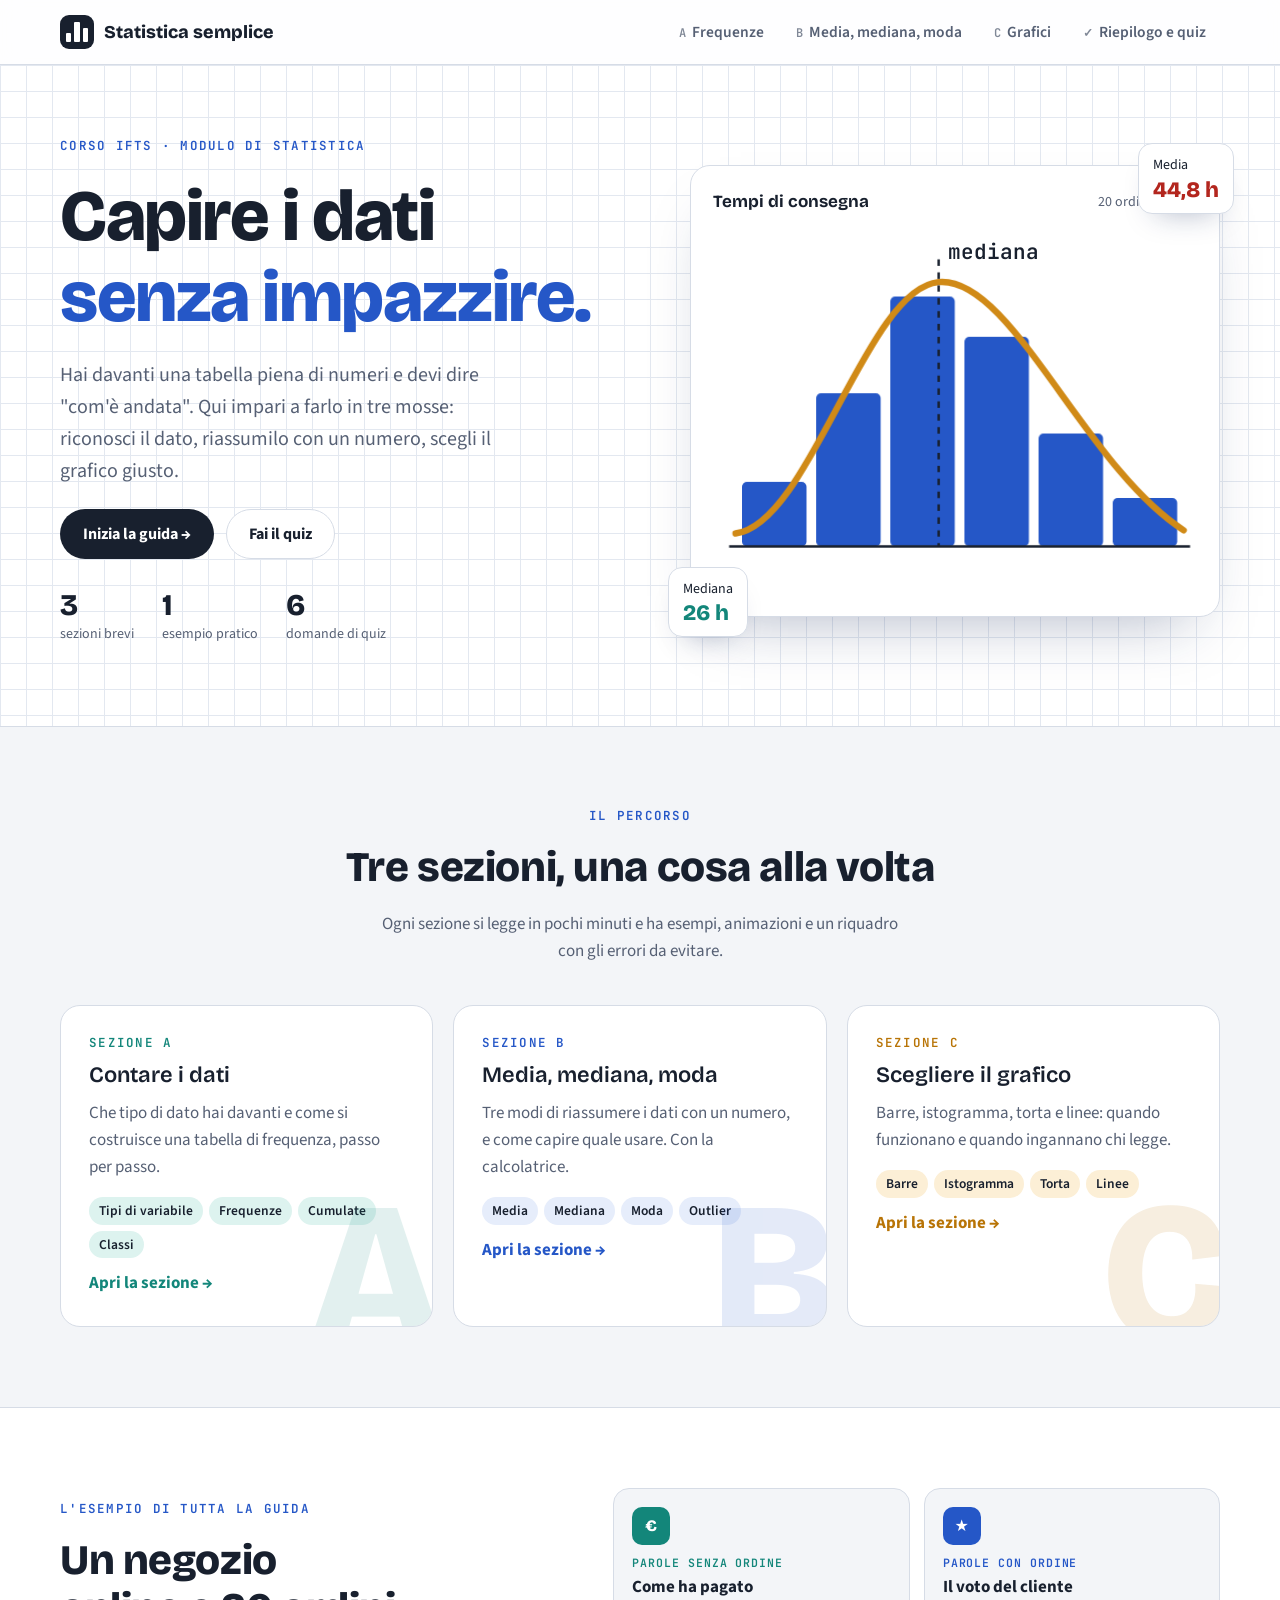
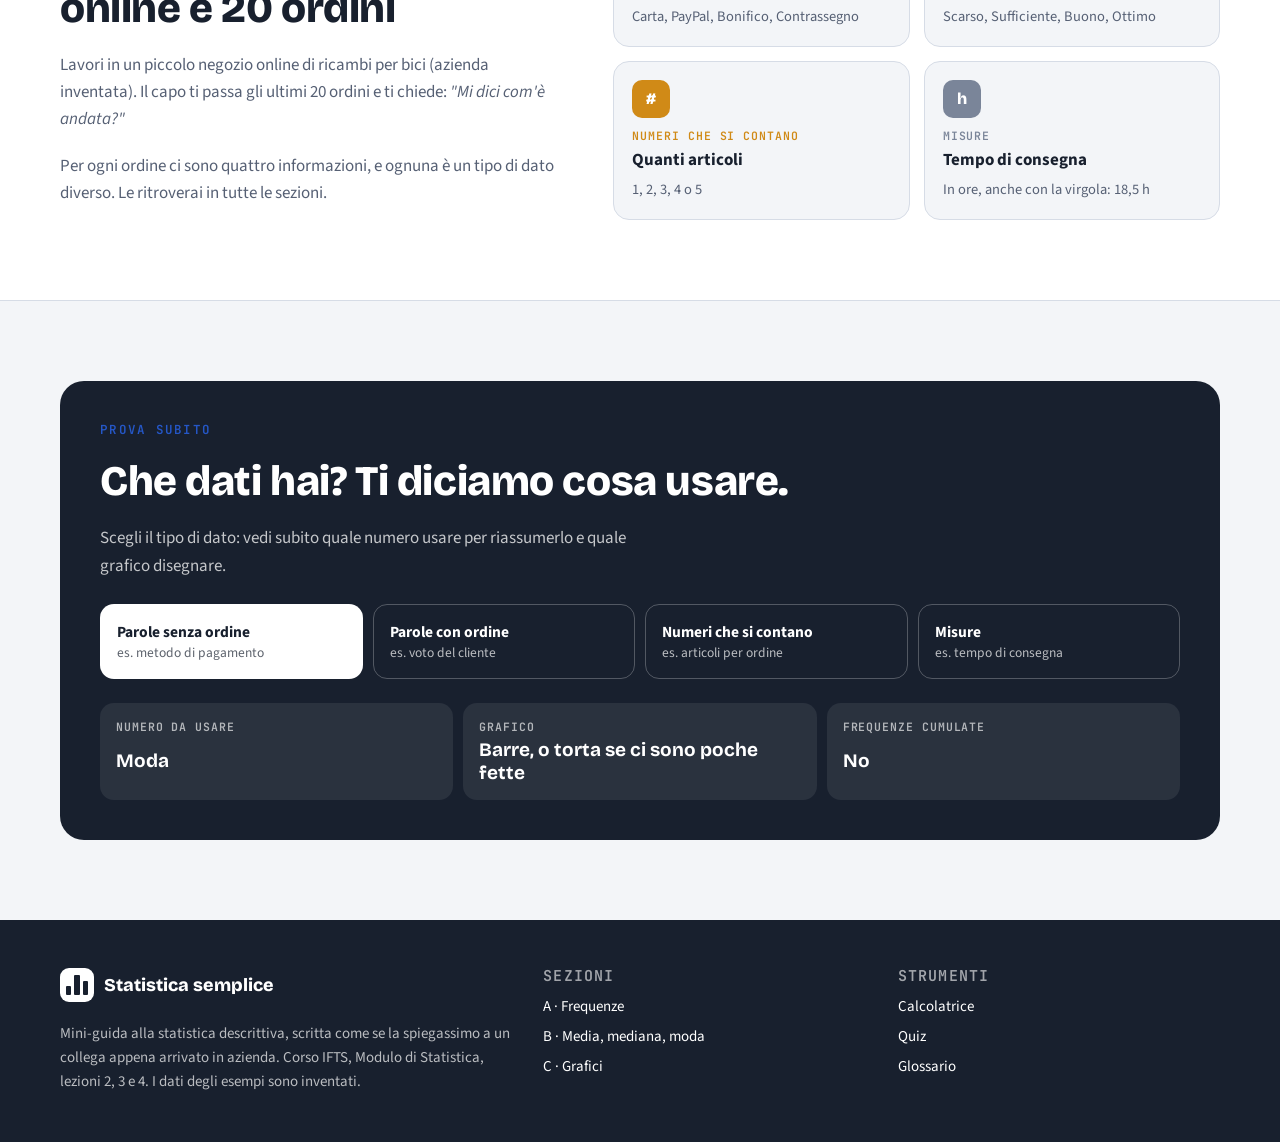
==== commit a4871681: "Trasforma la guida in un sito su più pagine Home con percorso e scelta guidata, pagine A, B e C con " ====
--- a/index.html
+++ b/index.html
@@ -3,1031 +3,181 @@
 <head>
 <meta charset="utf-8">
 <meta name="viewport" content="width=device-width, initial-scale=1, viewport-fit=cover">
-<meta name="description" content="Guida semplice alla statistica descrittiva con esempi pratici: tipi di variabili, frequenze, media, mediana, moda, grafici a barre, istogramma, torta e linee. Con mini-laboratorio interattivo.">
+<title>Statistica descrittiva spiegata semplice: frequenze, media, mediana, moda e grafici</title>
+<meta name="description" content="Guida semplice e interattiva alla statistica descrittiva: tipi di dati, frequenze, media, mediana, moda e grafici, con esempi pratici, quiz e mini-laboratorio.">
+<meta name="robots" content="index, follow">
 <link rel="canonical" href="https://mistik80.github.io/statistica-descrittiva/">
+<meta property="og:type" content="website">
 <meta property="og:url" content="https://mistik80.github.io/statistica-descrittiva/">
-<meta name="robots" content="index, follow">
-<meta property="og:type" content="website">
-<meta property="og:title" content="Statistica descrittiva spiegata semplice">
-<meta property="og:description" content="Frequenze, media, mediana, moda e grafici spiegati con un esempio pratico.">
+<meta property="og:title" content="Statistica descrittiva spiegata semplice: frequenze, media, mediana, moda e grafici">
+<meta property="og:description" content="Guida semplice e interattiva alla statistica descrittiva: tipi di dati, frequenze, media, mediana, moda e grafici, con esempi pratici, quiz e mini-laboratorio.">
 <meta property="og:locale" content="it_IT">
 <meta name="theme-color" content="#2557c7">
-<link rel="icon" href="data:image/svg+xml,%3Csvg xmlns=%22http://www.w3.org/2000/svg%22 viewBox=%220 0 32 32%22%3E%3Crect width=%2232%22 height=%2232%22 rx=%226%22 fill=%22%232557c7%22/%3E%3Crect x=%226%22 y=%2216%22 width=%225%22 height=%2210%22 fill=%22white%22/%3E%3Crect x=%2213%22 y=%228%22 width=%225%22 height=%2218%22 fill=%22white%22/%3E%3Crect x=%2220%22 y=%2212%22 width=%225%22 height=%2214%22 fill=%22white%22/%3E%3C/svg%3E">
-<title>Statistica descrittiva spiegata semplice: frequenze, media, mediana, moda e grafici</title>
-<style>
-/* Font incorporati: il file funziona anche senza internet */
-@font-face {
-  font-family: 'Bricolage Grotesque';
-  font-style: normal;
-  font-weight: 600;
-  font-stretch: 100%;
-  font-display: swap;
-  src: url([data-uri]) format('woff2');
-  unicode-range: U+0000-00FF, U+0131, U+0152-0153, U+02BB-02BC, U+02C6, U+02DA, U+02DC, U+0304, U+0308, U+0329, U+2000-206F, U+20AC, U+2122, U+2191, U+2193, U+2212, U+2215, U+FEFF, U+FFFD;
-}
-@font-face {
-  font-family: 'Bricolage Grotesque';
-  font-style: normal;
-  font-weight: 800;
-  font-stretch: 100%;
-  font-display: swap;
-  src: url([data-uri]) format('woff2');
-  unicode-range: U+0000-00FF, U+0131, U+0152-0153, U+02BB-02BC, U+02C6, U+02DA, U+02DC, U+0304, U+0308, U+0329, U+2000-206F, U+20AC, U+2122, U+2191, U+2193, U+2212, U+2215, U+FEFF, U+FFFD;
-}
-@font-face {
-  font-family: 'JetBrains Mono';
-  font-style: normal;
-  font-weight: 400;
-  font-display: swap;
-  src: url([data-uri]) format('woff2');
-  unicode-range: U+0000-00FF, U+0131, U+0152-0153, U+02BB-02BC, U+02C6, U+02DA, U+02DC, U+0304, U+0308, U+0329, U+2000-206F, U+20AC, U+2122, U+2191, U+2193, U+2212, U+2215, U+FEFF, U+FFFD;
-}
-@font-face {
-  font-family: 'JetBrains Mono';
-  font-style: normal;
-  font-weight: 600;
-  font-display: swap;
-  src: url([data-uri]) format('woff2');
-  unicode-range: U+0000-00FF, U+0131, U+0152-0153, U+02BB-02BC, U+02C6, U+02DA, U+02DC, U+0304, U+0308, U+0329, U+2000-206F, U+20AC, U+2122, U+2191, U+2193, U+2212, U+2215, U+FEFF, U+FFFD;
-}
-@font-face {
-  font-family: 'Source Sans 3';
-  font-style: italic;
-  font-weight: 400;
-  font-display: swap;
-  src: url([data-uri]